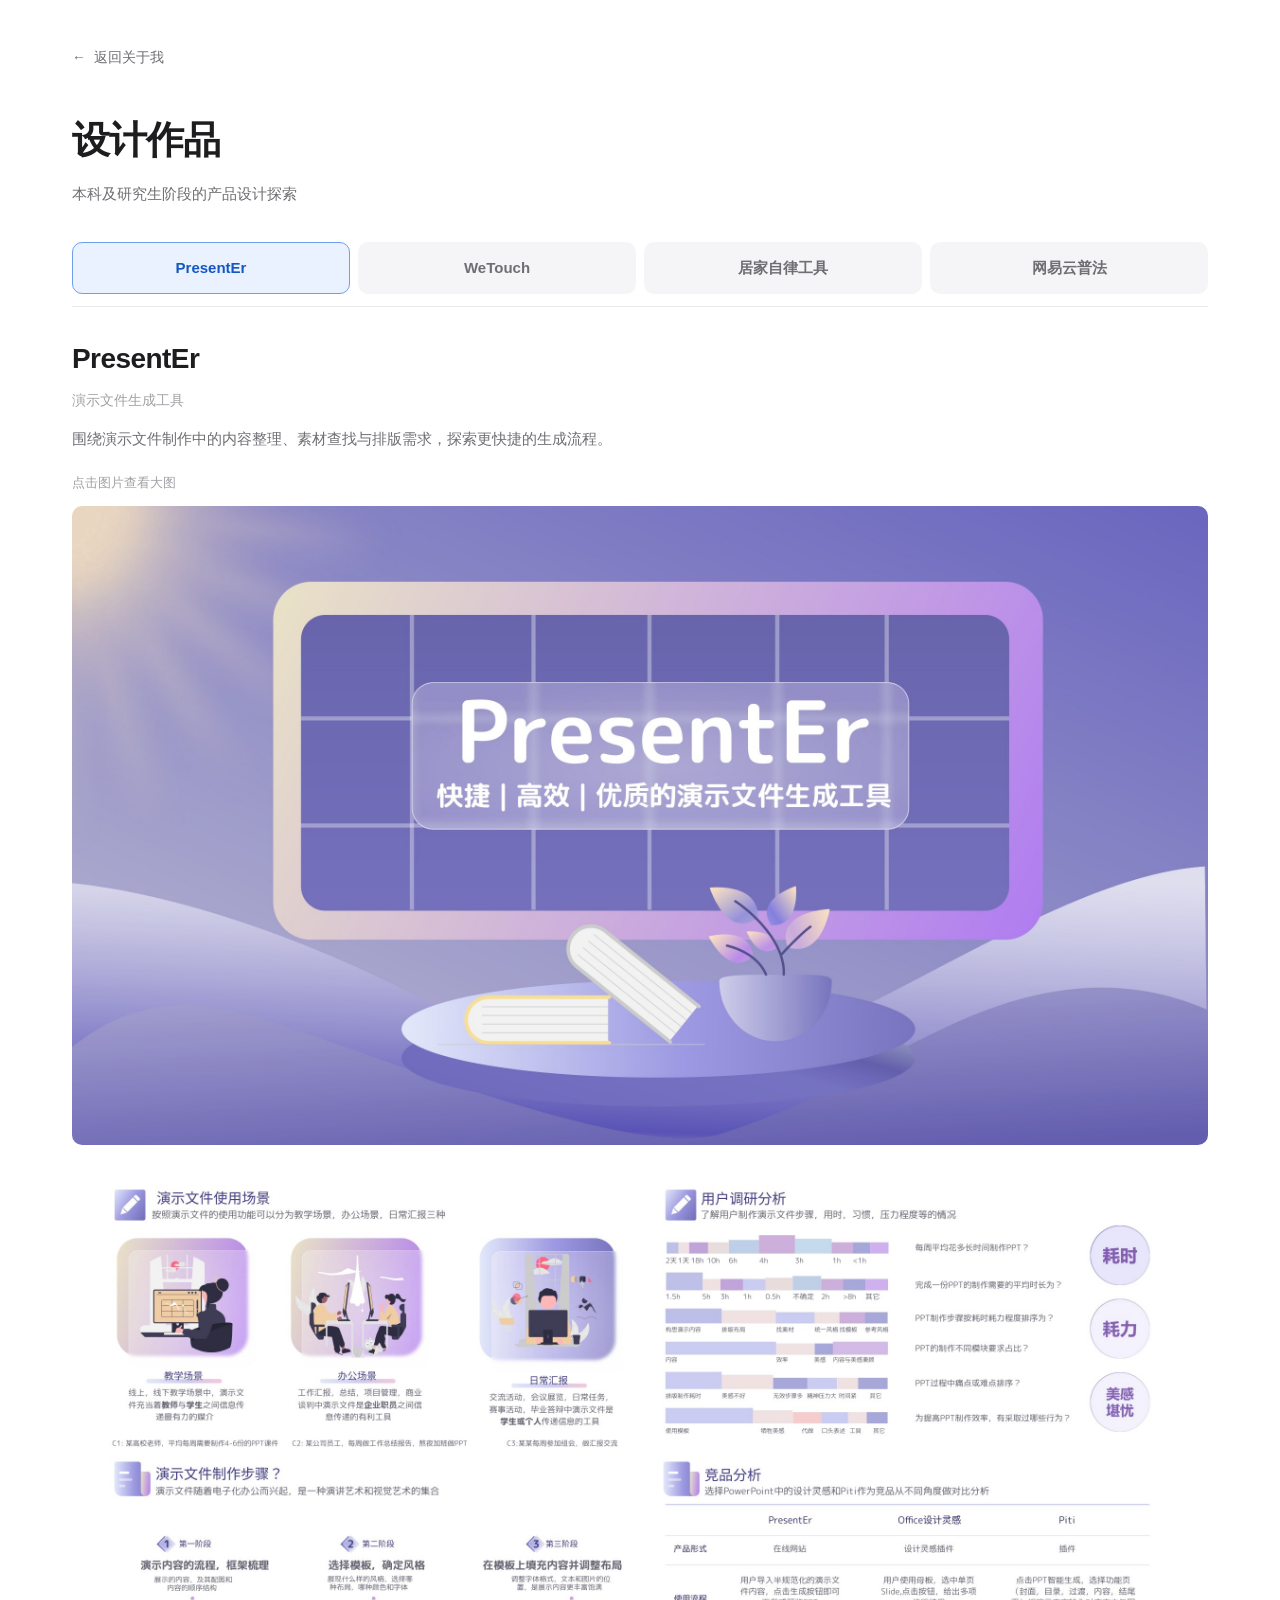
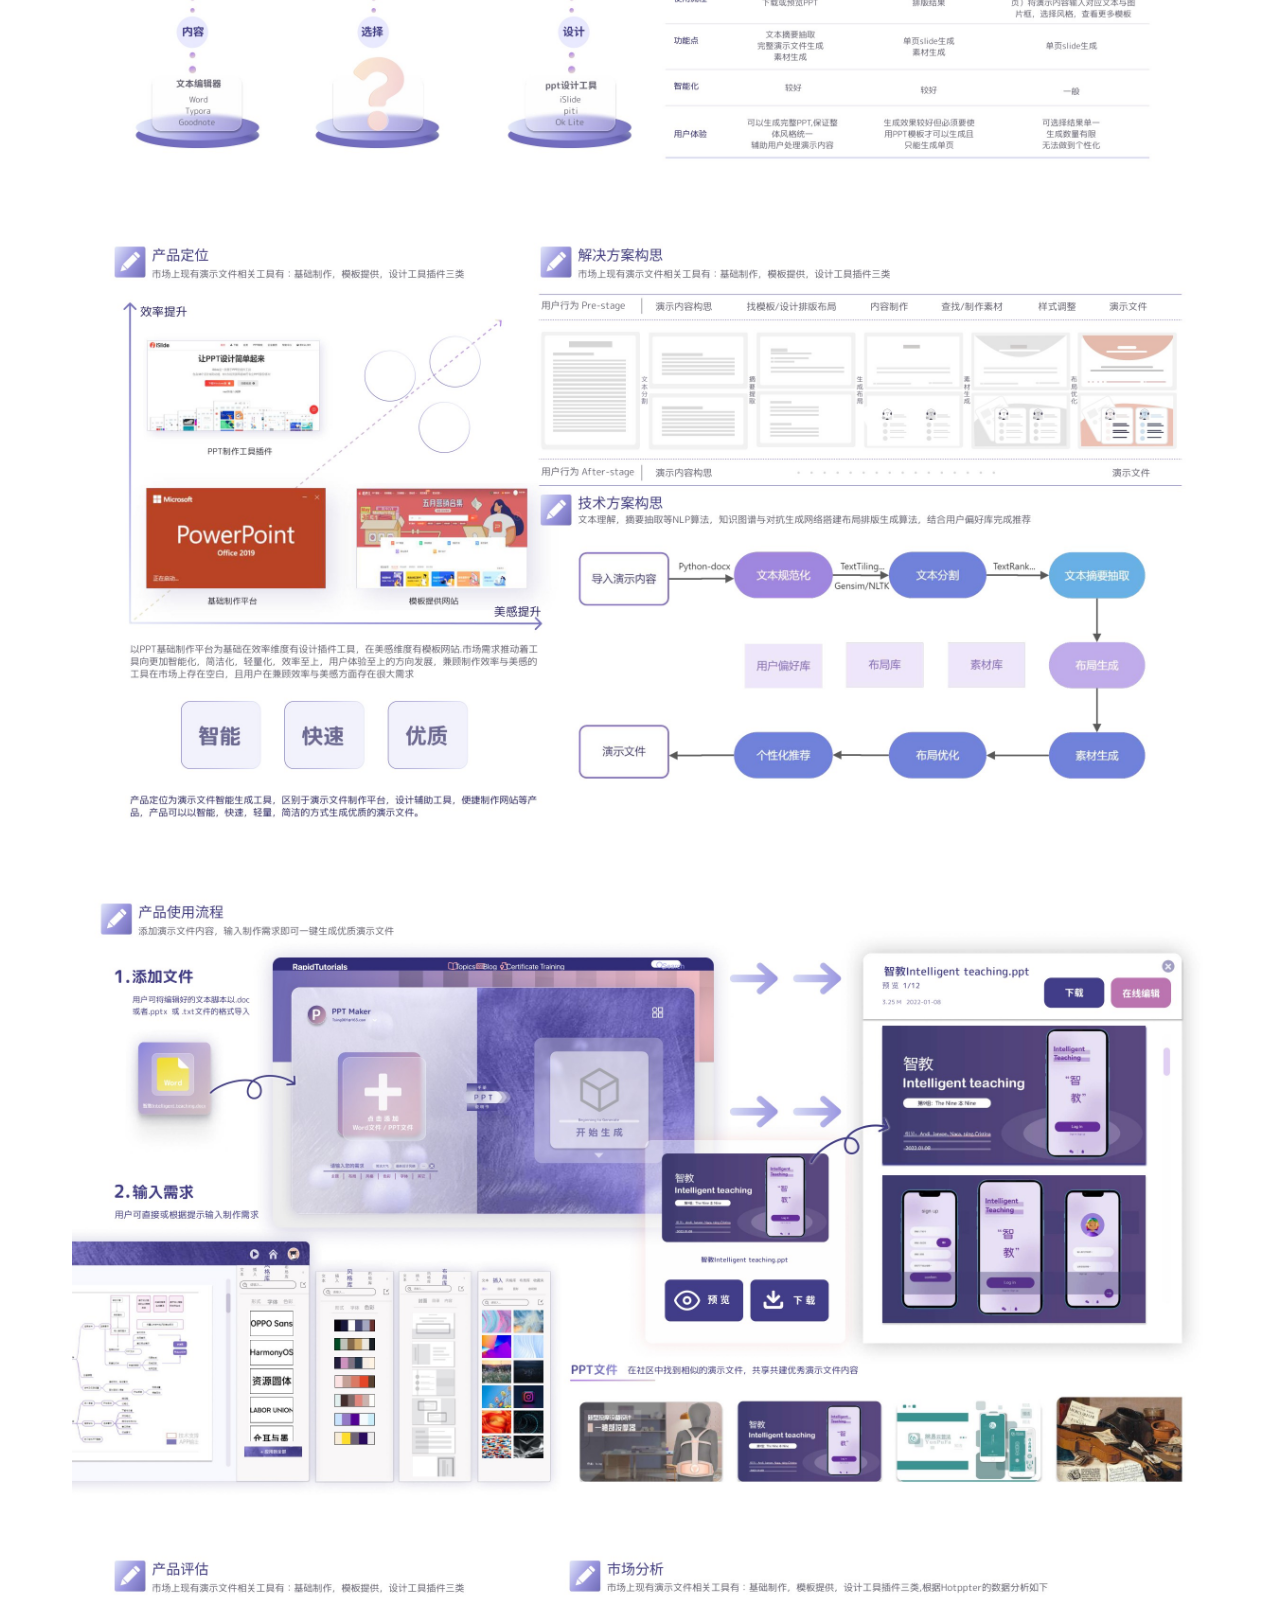
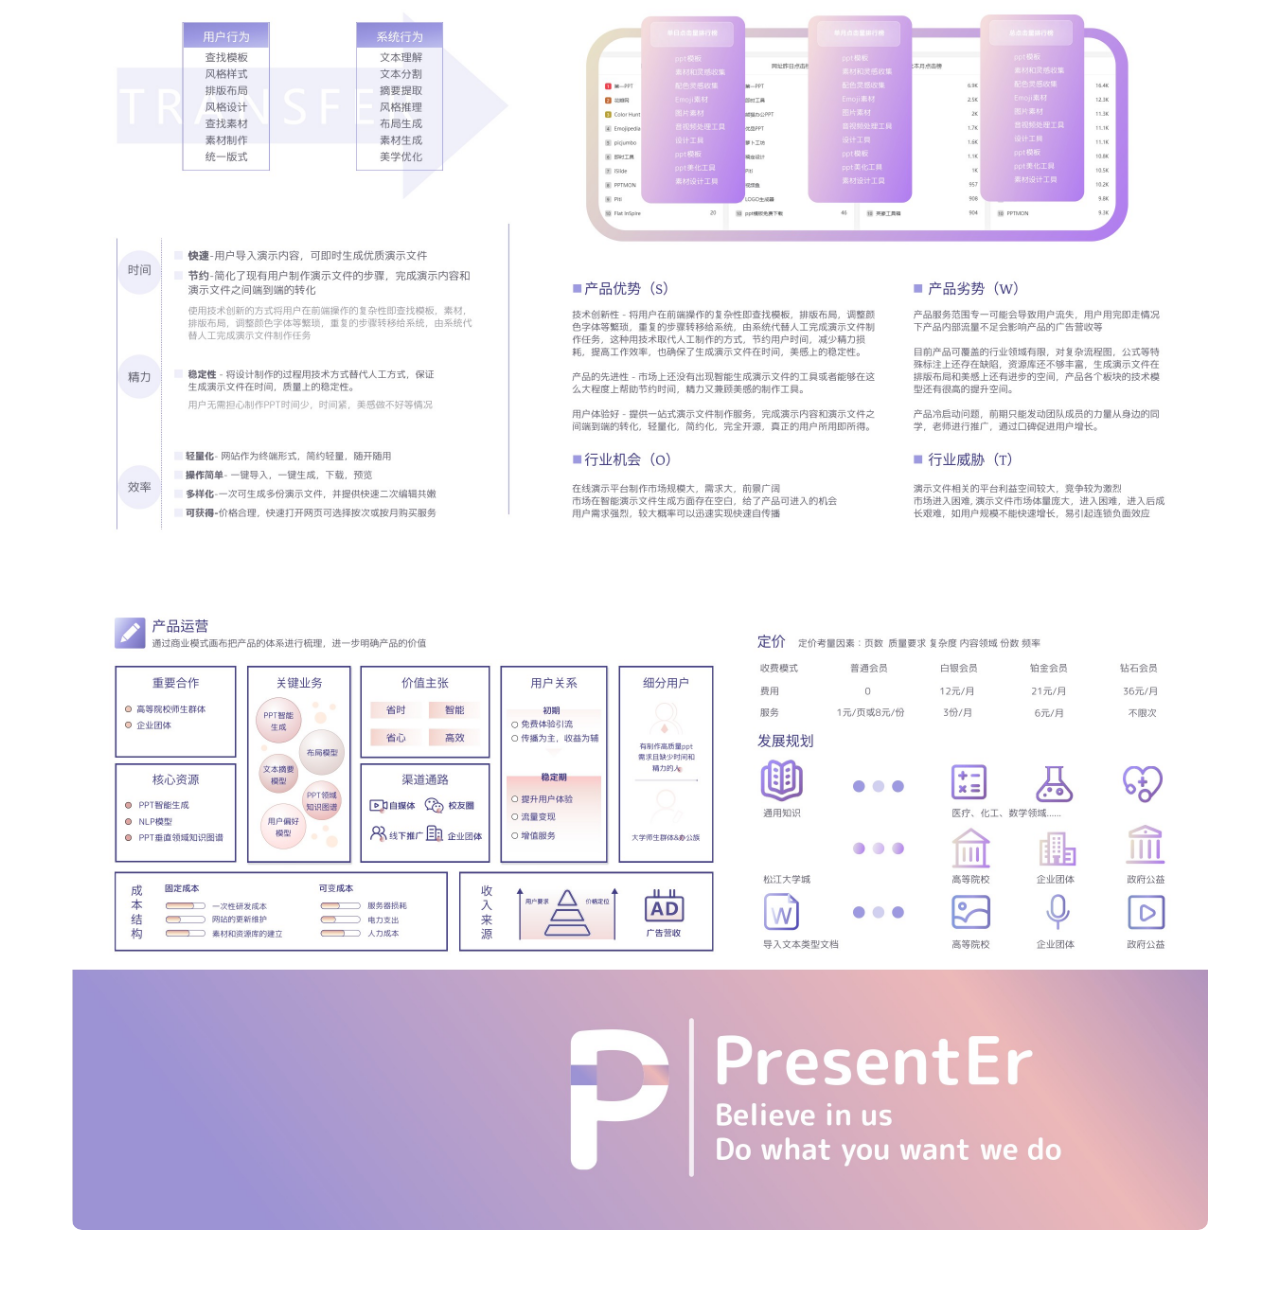
==== projects/design.html @ a0d9f03a "Add education portfolio with direct product navigation" ====
<!DOCTYPE html>
<html lang="zh-CN">
<head>
  <meta charset="UTF-8" />
  <meta name="viewport" content="width=device-width, initial-scale=1.0" />
  <title>设计作品 · Tsing</title>
  <meta name="description" content="Tsing 本科及研究生阶段的产品设计探索：PresentEr、WeTouch、居家自律工具与网易云普法。" />
  <link rel="icon" href="../assets/favicon.svg" type="image/svg+xml" />
  <link rel="stylesheet" href="../css/style.css?v=36" />
  <link rel="stylesheet" href="../css/projects.css?v=6" />
  <link rel="stylesheet" href="../css/design-portfolio.css?v=1" />
  <script src="../js/design-portfolio.js?v=1" defer></script>
</head>
<body>
  <main class="case-page design-page">
    <a class="case-back" href="../index.html#about"><span aria-hidden="true">←</span> 返回关于我</a>
    <header class="design-heading">
      <h1>设计作品</h1>
      <p>本科及研究生阶段的产品设计探索</p>
    </header>
    <div class="design-tabs" role="tablist" aria-label="设计作品目录">
      <button class="design-tab" type="button" role="tab" id="tab-presenter" aria-controls="panel-presenter" aria-selected="true" tabindex="0" data-project="presenter">PresentEr</button>
      <button class="design-tab" type="button" role="tab" id="tab-wetouch" aria-controls="panel-wetouch" aria-selected="false" tabindex="-1" data-project="wetouch">WeTouch</button>
      <button class="design-tab" type="button" role="tab" id="tab-homcipline" aria-controls="panel-homcipline" aria-selected="false" tabindex="-1" data-project="homcipline">居家自律工具</button>
      <button class="design-tab" type="button" role="tab" id="tab-yunpufa" aria-controls="panel-yunpufa" aria-selected="false" tabindex="-1" data-project="yunpufa">网易云普法</button>
    </div>
    <div class="design-content">
      <section class="design-panel" role="tabpanel" id="panel-presenter" aria-labelledby="tab-presenter" tabindex="0">
        <header class="design-intro"><h2>PresentEr</h2><p class="design-kind">演示文件生成工具</p><p>围绕演示文件制作中的内容整理、素材查找与排版需求，探索更快捷的生成流程。</p></header>
        <p class="design-image-hint">点击图片查看大图</p>
        <figure class="design-slide"><a href="../assets/design-portfolio/presenter-01.jpg" target="_blank" rel="noopener" aria-label="查看大图：PresentEr · 产品概览"><img src="../assets/design-portfolio/presenter-01.jpg" width="2400" height="1350" alt="PresentEr：产品概览" decoding="async" /></a></figure>
        <figure class="design-slide"><a href="../assets/design-portfolio/presenter-02.jpg" target="_blank" rel="noopener" aria-label="查看大图：PresentEr · 使用场景与用户研究"><img src="../assets/design-portfolio/presenter-02.jpg" width="2400" height="1350" alt="PresentEr：使用场景与用户研究" loading="lazy" decoding="async" /></a></figure>
        <figure class="design-slide"><a href="../assets/design-portfolio/presenter-03.jpg" target="_blank" rel="noopener" aria-label="查看大图：PresentEr · 产品定位与方案构思"><img src="../assets/design-portfolio/presenter-03.jpg" width="2400" height="1350" alt="PresentEr：产品定位与方案构思" loading="lazy" decoding="async" /></a></figure>
        <figure class="design-slide"><a href="../assets/design-portfolio/presenter-04.jpg" target="_blank" rel="noopener" aria-label="查看大图：PresentEr · 产品使用流程"><img src="../assets/design-portfolio/presenter-04.jpg" width="2400" height="1350" alt="PresentEr：产品使用流程" loading="lazy" decoding="async" /></a></figure>
        <figure class="design-slide"><a href="../assets/design-portfolio/presenter-05.jpg" target="_blank" rel="noopener" aria-label="查看大图：PresentEr · 产品评估与市场分析"><img src="../assets/design-portfolio/presenter-05.jpg" width="2400" height="1350" alt="PresentEr：产品评估与市场分析" loading="lazy" decoding="async" /></a></figure>
        <figure class="design-slide"><a href="../assets/design-portfolio/presenter-06.jpg" target="_blank" rel="noopener" aria-label="查看大图：PresentEr · 商业模式与运营构思"><img src="../assets/design-portfolio/presenter-06.jpg" width="2400" height="1350" alt="PresentEr：商业模式与运营构思" loading="lazy" decoding="async" /></a></figure>
      </section>
      <section class="design-panel" role="tabpanel" id="panel-wetouch" aria-labelledby="tab-wetouch" tabindex="0" hidden>
        <header class="design-intro"><h2>WeTouch</h2><p class="design-kind">情感沟通穿戴设计</p><p>以异地亲密关系中的沟通与陪伴为出发点，探索通过穿戴设备传递触感与情绪。</p></header>
        <p class="design-image-hint">点击图片查看大图</p>
        <figure class="design-slide"><a href="../assets/design-portfolio/wetouch-01.jpg" target="_blank" rel="noopener" aria-label="查看大图：WeTouch · 产品概览"><img data-src="../assets/design-portfolio/wetouch-01.jpg" width="2105" height="1184" alt="WeTouch：产品概览" decoding="async" /></a></figure>
        <figure class="design-slide"><a href="../assets/design-portfolio/wetouch-02.jpg" target="_blank" rel="noopener" aria-label="查看大图：WeTouch · 设计流程与前期研究"><img data-src="../assets/design-portfolio/wetouch-02.jpg" width="2105" height="1184" alt="WeTouch：设计流程与前期研究" loading="lazy" decoding="async" /></a></figure>
        <figure class="design-slide"><a href="../assets/design-portfolio/wetouch-03.jpg" target="_blank" rel="noopener" aria-label="查看大图：WeTouch · 访谈与用户画像"><img data-src="../assets/design-portfolio/wetouch-03.jpg" width="2105" height="1184" alt="WeTouch：访谈与用户画像" loading="lazy" decoding="async" /></a></figure>
        <figure class="design-slide"><a href="../assets/design-portfolio/wetouch-04.jpg" target="_blank" rel="noopener" aria-label="查看大图：WeTouch · 用户旅程分析"><img data-src="../assets/design-portfolio/wetouch-04.jpg" width="2105" height="1184" alt="WeTouch：用户旅程分析" loading="lazy" decoding="async" /></a></figure>
        <figure class="design-slide"><a href="../assets/design-portfolio/wetouch-05.jpg" target="_blank" rel="noopener" aria-label="查看大图：WeTouch · 场景与活动建模"><img data-src="../assets/design-portfolio/wetouch-05.jpg" width="2105" height="1184" alt="WeTouch：场景与活动建模" loading="lazy" decoding="async" /></a></figure>
        <figure class="design-slide"><a href="../assets/design-portfolio/wetouch-06.jpg" target="_blank" rel="noopener" aria-label="查看大图：WeTouch · 使用故事板"><img data-src="../assets/design-portfolio/wetouch-06.jpg" width="2105" height="1184" alt="WeTouch：使用故事板" loading="lazy" decoding="async" /></a></figure>
        <figure class="design-slide"><a href="../assets/design-portfolio/wetouch-07.jpg" target="_blank" rel="noopener" aria-label="查看大图：WeTouch · 概念构思"><img data-src="../assets/design-portfolio/wetouch-07.jpg" width="2105" height="1184" alt="WeTouch：概念构思" loading="lazy" decoding="async" /></a></figure>
        <figure class="design-slide"><a href="../assets/design-portfolio/wetouch-08.jpg" target="_blank" rel="noopener" aria-label="查看大图：WeTouch · 草图与原型探索"><img data-src="../assets/design-portfolio/wetouch-08.jpg" width="2105" height="1184" alt="WeTouch：草图与原型探索" loading="lazy" decoding="async" /></a></figure>
        <figure class="design-slide"><a href="../assets/design-portfolio/wetouch-09.jpg" target="_blank" rel="noopener" aria-label="查看大图：WeTouch · 情境原型"><img data-src="../assets/design-portfolio/wetouch-09.jpg" width="2105" height="1184" alt="WeTouch：情境原型" loading="lazy" decoding="async" /></a></figure>
        <figure class="design-slide"><a href="../assets/design-portfolio/wetouch-10.jpg" target="_blank" rel="noopener" aria-label="查看大图：WeTouch · 三维模型与结构设计"><img data-src="../assets/design-portfolio/wetouch-10.jpg" width="2105" height="1184" alt="WeTouch：三维模型与结构设计" loading="lazy" decoding="async" /></a></figure>
        <figure class="design-slide"><a href="../assets/design-portfolio/wetouch-11.jpg" target="_blank" rel="noopener" aria-label="查看大图：WeTouch · 触感沟通与交互场景"><img data-src="../assets/design-portfolio/wetouch-11.jpg" width="2105" height="1184" alt="WeTouch：触感沟通与交互场景" loading="lazy" decoding="async" /></a></figure>
        <figure class="design-slide"><a href="../assets/design-portfolio/wetouch-12.jpg" target="_blank" rel="noopener" aria-label="查看大图：WeTouch · 界面与使用场景"><img data-src="../assets/design-portfolio/wetouch-12.jpg" width="2105" height="1184" alt="WeTouch：界面与使用场景" loading="lazy" decoding="async" /></a></figure>
        <figure class="design-slide"><a href="../assets/design-portfolio/wetouch-13.jpg" target="_blank" rel="noopener" aria-label="查看大图：WeTouch · 产品展示"><img data-src="../assets/design-portfolio/wetouch-13.jpg" width="2105" height="1184" alt="WeTouch：产品展示" loading="lazy" decoding="async" /></a></figure>
      </section>
      <section class="design-panel" role="tabpanel" id="panel-homcipline" aria-labelledby="tab-homcipline" tabindex="0" hidden>
        <header class="design-intro"><h2>居家自律工具</h2><p class="design-kind">居家工作与生活节奏设计</p><p>围绕居家办公中的自律与工作生活平衡，探索结合手表与桌面底座的协同体验。</p></header>
        <p class="design-image-hint">点击图片查看大图</p>
        <figure class="design-slide"><a href="../assets/design-portfolio/homcipline-01.jpg" target="_blank" rel="noopener" aria-label="查看大图：居家自律工具 · 产品概览"><img data-src="../assets/design-portfolio/homcipline-01.jpg" width="2105" height="1184" alt="居家自律工具：产品概览" decoding="async" /></a></figure>
        <figure class="design-slide"><a href="../assets/design-portfolio/homcipline-02.jpg" target="_blank" rel="noopener" aria-label="查看大图：居家自律工具 · 项目背景与设计洞察"><img data-src="../assets/design-portfolio/homcipline-02.jpg" width="2105" height="1184" alt="居家自律工具：项目背景与设计洞察" loading="lazy" decoding="async" /></a></figure>
        <figure class="design-slide"><a href="../assets/design-portfolio/homcipline-03.jpg" target="_blank" rel="noopener" aria-label="查看大图：居家自律工具 · 问卷、观察与用户画像"><img data-src="../assets/design-portfolio/homcipline-03.jpg" width="2105" height="1184" alt="居家自律工具：问卷、观察与用户画像" loading="lazy" decoding="async" /></a></figure>
        <figure class="design-slide"><a href="../assets/design-portfolio/homcipline-04.jpg" target="_blank" rel="noopener" aria-label="查看大图：居家自律工具 · 信息架构与产品模型"><img data-src="../assets/design-portfolio/homcipline-04.jpg" width="2105" height="1184" alt="居家自律工具：信息架构与产品模型" loading="lazy" decoding="async" /></a></figure>
        <figure class="design-slide"><a href="../assets/design-portfolio/homcipline-05.jpg" target="_blank" rel="noopener" aria-label="查看大图：居家自律工具 · 界面与交互设计"><img data-src="../assets/design-portfolio/homcipline-05.jpg" width="2105" height="1184" alt="居家自律工具：界面与交互设计" loading="lazy" decoding="async" /></a></figure>
        <figure class="design-slide"><a href="../assets/design-portfolio/homcipline-06.jpg" target="_blank" rel="noopener" aria-label="查看大图：居家自律工具 · 任务管理与进度反馈"><img data-src="../assets/design-portfolio/homcipline-06.jpg" width="2105" height="1184" alt="居家自律工具：任务管理与进度反馈" loading="lazy" decoding="async" /></a></figure>
        <figure class="design-slide"><a href="../assets/design-portfolio/homcipline-07.jpg" target="_blank" rel="noopener" aria-label="查看大图：居家自律工具 · 健康、节奏与情绪管理"><img data-src="../assets/design-portfolio/homcipline-07.jpg" width="2105" height="1184" alt="居家自律工具：健康、节奏与情绪管理" loading="lazy" decoding="async" /></a></figure>
        <figure class="design-slide"><a href="../assets/design-portfolio/homcipline-08.jpg" target="_blank" rel="noopener" aria-label="查看大图：居家自律工具 · 日常使用场景"><img data-src="../assets/design-portfolio/homcipline-08.jpg" width="2105" height="1184" alt="居家自律工具：日常使用场景" loading="lazy" decoding="async" /></a></figure>
        <figure class="design-slide"><a href="../assets/design-portfolio/homcipline-09.jpg" target="_blank" rel="noopener" aria-label="查看大图：居家自律工具 · 协同交互与使用场景"><img data-src="../assets/design-portfolio/homcipline-09.jpg" width="2105" height="1184" alt="居家自律工具：协同交互与使用场景" loading="lazy" decoding="async" /></a></figure>
      </section>
      <section class="design-panel" role="tabpanel" id="panel-yunpufa" aria-labelledby="tab-yunpufa" tabindex="0" hidden>
        <header class="design-intro"><h2>网易云普法</h2><p class="design-kind">普法与法律求助平台设计</p><p>围绕法律知识获取与维权求助，探索现场记录、普法内容和法律服务之间的衔接。</p></header>
        <p class="design-image-hint">点击图片查看大图</p>
        <figure class="design-slide"><a href="../assets/design-portfolio/yunpufa-01.jpg" target="_blank" rel="noopener" aria-label="查看大图：网易云普法 · 产品概览"><img data-src="../assets/design-portfolio/yunpufa-01.jpg" width="2105" height="1184" alt="网易云普法：产品概览" decoding="async" /></a></figure>
        <figure class="design-slide"><a href="../assets/design-portfolio/yunpufa-02.jpg" target="_blank" rel="noopener" aria-label="查看大图：网易云普法 · 项目背景与用户需求"><img data-src="../assets/design-portfolio/yunpufa-02.jpg" width="2106" height="1185" alt="网易云普法：项目背景与用户需求" loading="lazy" decoding="async" /></a></figure>
        <figure class="design-slide"><a href="../assets/design-portfolio/yunpufa-03.jpg" target="_blank" rel="noopener" aria-label="查看大图：网易云普法 · 视觉规范与界面体系"><img data-src="../assets/design-portfolio/yunpufa-03.jpg" width="2105" height="1184" alt="网易云普法：视觉规范与界面体系" loading="lazy" decoding="async" /></a></figure>
        <figure class="design-slide"><a href="../assets/design-portfolio/yunpufa-04.jpg" target="_blank" rel="noopener" aria-label="查看大图：网易云普法 · 现场记录与求助流程"><img data-src="../assets/design-portfolio/yunpufa-04.jpg" width="2105" height="1184" alt="网易云普法：现场记录与求助流程" loading="lazy" decoding="async" /></a></figure>
        <figure class="design-slide"><a href="../assets/design-portfolio/yunpufa-05.jpg" target="_blank" rel="noopener" aria-label="查看大图：网易云普法 · 普法内容与法律服务"><img data-src="../assets/design-portfolio/yunpufa-05.jpg" width="2105" height="1184" alt="网易云普法：普法内容与法律服务" loading="lazy" decoding="async" /></a></figure>
        <figure class="design-slide"><a href="../assets/design-portfolio/yunpufa-06.jpg" target="_blank" rel="noopener" aria-label="查看大图：网易云普法 · 平台界面与场景展示"><img data-src="../assets/design-portfolio/yunpufa-06.jpg" width="2105" height="1184" alt="网易云普法：平台界面与场景展示" loading="lazy" decoding="async" /></a></figure>
      </section>
    </div>
  </main>
</body>
</html>
---- css/style.css ----
/* ============================================================
   个人网站样式表
   - 风格：干净的白底 + 少量彩色点缀（Google / Apple 官网感）
   - 点缀色与头像设计稿一致：蓝 #4285F4 红 #EA4335 黄 #FBBC05 绿 #34A853
   - 卡片用阴影呈现，不用描边；区块之间靠留白分隔
   - 想调色：改下面 :root 里的变量即可
   ============================================================ */

:root {
  --bg: #ffffff;
  --ink: #1d1d1f;        /* 主文字色 */
  --ink-2: #6e6e73;      /* 次要文字：灰 */
  --ink-3: #a1a1a6;      /* 更浅的灰：备注、日期 */
  --line: #e8e8ed;       /* 仅用于地图等插画内部 */
  --panel: #f5f5f7;      /* 浅灰面板：演示窗口内部、胶囊底色 */

  --blue: #1a73e8;       /* 主点缀色：按钮、链接（Google 交互蓝） */
  --blue-dark: #1765cc;  /* 按钮悬停 */
  --blue-soft: #e8f0fe;  /* 浅蓝底：悬停态 */
  --dot-1: #4285f4;      /* 四色圆点（与头像一致） */
  --dot-2: #ea4335;
  --dot-3: #fbbc05;
  --dot-4: #34a853;

  --shadow-sm: 0 1px 2px rgba(0, 0, 0, 0.03), 0 6px 16px rgba(0, 0, 0, 0.06);
  --shadow-md: 0 2px 4px rgba(0, 0, 0, 0.03), 0 16px 36px rgba(0, 0, 0, 0.09);
  --shadow-lg: 0 4px 8px rgba(0, 0, 0, 0.04), 0 24px 48px rgba(0, 0, 0, 0.12);
  --shadow-btn: 0 1px 2px rgba(26, 115, 232, 0.25), 0 4px 12px rgba(26, 115, 232, 0.25);

  --font-sans: -apple-system, BlinkMacSystemFont, "Helvetica Neue",
               "PingFang SC", "Microsoft YaHei", sans-serif;

  --container: 1040px;
  --radius-card: 18px;
  --radius-pill: 999px;

  /* 每张作品卡演示窗口的统一总高度（含标题栏），保证各卡高度一致 */
  --demo-h: 348px;
}

/* ---------- 基础 ---------- */

* { box-sizing: border-box; margin: 0; padding: 0; }

html {
  scroll-behavior: smooth;
  -webkit-font-smoothing: antialiased;
}

body {
  font-family: var(--font-sans);
  background: var(--bg);
  color: var(--ink);
  font-size: 16px;
  line-height: 1.7;
}

::selection { background: var(--blue-soft); }

.container {
  max-width: var(--container);
  margin: 0 auto;
  padding: 0 24px;
}

a { color: inherit; text-decoration: none; }

img { max-width: 100%; display: block; }

:focus-visible {
  outline: 2px solid var(--blue);
  outline-offset: 3px;
  border-radius: 4px;
}

section { scroll-margin-top: 76px; }

/* ---------- Hero：已选中的居中宣言与捧球人物 ---------- */
.hero { padding: 16px 0 24px; }
.hero-meta {
  display: flex;
  align-items: center;
  justify-content: space-between;
  max-width: 1586px;
  margin: 0 auto 20px;
  padding-inline: clamp(24px, 7.3vw, 116px);
  line-height: 1.2;
}
.hero-signature { font-size: 22px; font-weight: 750; letter-spacing: -.025em; }
.hero-location { display: inline-flex; align-items: center; gap: 6px; font-size: 15px; color: var(--ink-2); }
.hero-location svg { flex: none; }
.hero-grid {
  --hero-type: clamp(32px, min(8vw, 7.2svh), 82px);
  display: flex;
  flex-direction: column;
  align-items: center;
  text-align: center;
}
.hero-copy { max-width: 100%; }
.hero-title {
  font-family: Arial, Helvetica, sans-serif;
  font-size: var(--hero-type);
  font-weight: 900;
  letter-spacing: -.055em;
  line-height: .93;
}
.hero-line { display: block; white-space: nowrap; }
.hero-period {
  display: inline-block;
  width: .25em;
  height: .25em;
  margin-left: .08em;
  border-radius: 50%;
  background: var(--dot-3);
  color: transparent;
  overflow: hidden;
}
/* CSS takes the approved character's exact pixels from the selected Demo.
   Crop: x=620, y=400, width=330, height=455 in the 1586×992 source. */
.hero-visual {
  position: relative;
  width: clamp(120px, min(17.4vw, 22svh), 270px);
  aspect-ratio: 330 / 455;
  overflow: hidden;
  margin-top: 8px;
}
.hero-character {
  position: absolute;
  width: 480.606061%;
  max-width: none;
  height: auto;
  left: -187.878788%;
  top: -87.912088%;
}
.hero-blink { position: absolute; inset: 0; width: 100%; height: 100%; pointer-events: none; }
.hero-eyelid {
  clip-path: inset(0 0 100% 0);
  animation: hero-blink 3s ease-in-out infinite;
}
.hero-closed-eye { fill: none; stroke: #151515; stroke-width: 2.2; stroke-linecap: round; stroke-linejoin: round; }
@keyframes hero-blink {
  0%, 92%, 100% { clip-path: inset(0 0 100% 0); }
  94.6667%, 97.3333% { clip-path: inset(0); }
}
.hero-sub {
  display: flex;
  align-items: baseline;
  justify-content: center;
  gap: 6px;
  margin-top: 4px;
  font-size: clamp(15px, 1.15vw, 18px);
  line-height: 1.4;
  color: var(--ink);
}
.hero-name { font-weight: 400; }
.hero-role { white-space: nowrap; }
.hero-scroll-hint {
  display: flex;
  align-items: center;
  gap: 8px;
  margin-top: 16px;
  font-size: clamp(14px, 1vw, 16px);
  line-height: 1.5;
}
.hero-scroll-hint svg { flex: none; }

/* ---------- 作品 / 关于我 切换（分段控件） ---------- */

[hidden] { display: none !important; }

.view-switch {
  display: inline-flex;
  gap: 4px;
  background: var(--panel);
  border-radius: var(--radius-pill);
  padding: 4px;
  margin-bottom: 12px;
}

.switch-btn {
  font-family: inherit;
  font-size: 15px;
  font-weight: 600;
  letter-spacing: 0.01em;
  color: var(--ink-2);
  background: transparent;
  border: none;
  border-radius: var(--radius-pill);
  padding: 9px 28px;
  cursor: pointer;
  transition: color 0.2s ease, background 0.2s ease, box-shadow 0.2s ease;
}

.switch-btn:hover { color: var(--ink); }

/* 活动段：白色浮起（阴影，不描边） */
.switch-btn.is-active {
  color: var(--ink);
  background: #fff;
  box-shadow: var(--shadow-sm);
}

/* ---------- 区块通用 ---------- */

.section { padding: 48px 0 84px; }
.section.panel { padding-top: 16px; }

.section-head {
  display: flex;
  align-items: baseline;
  gap: 18px;
  margin-bottom: 40px;
}

.section-title {
  font-size: clamp(1.5rem, 3vw, 2rem);
  font-weight: 700;
  letter-spacing: -0.01em;
}

.section-note {
  font-size: 14px;
  color: var(--ink-3);
}

/* ---------- 作品卡：左边可视化窗口 + 右边信息栏 ---------- */

/* 作品列表用等高网格：每行自动取最高卡的高度，任何宽度下卡片都严格等高 */
#tools .container {
  display: grid;
  grid-auto-rows: 1fr;
  row-gap: 46px;
}

/* 每张卡一个点缀色：序号与卖点圆点跟着变色 */
.work {
  --work-accent: var(--dot-1);
  background: var(--bg);
  border-radius: var(--radius-card);
  overflow: hidden;
  box-shadow: var(--shadow-md);
  display: grid;
  grid-template-columns: minmax(0, 1.18fr) minmax(0, 1fr);
  transition: box-shadow 0.25s ease, transform 0.25s ease;
}

.work:nth-of-type(2) { --work-accent: var(--dot-2); }
.work:nth-of-type(3) { --work-accent: var(--dot-3); }
.work:nth-of-type(4) { --work-accent: var(--dot-4); }
.work:nth-of-type(5) { --work-accent: var(--dot-1); }
.work.work-news { --work-accent: #e02d1b; }
.work.work-archive { --work-accent: var(--dot-2); }
.work.work-video { --work-accent: var(--dot-3); }

.work:hover {
  box-shadow: var(--shadow-lg);
  transform: translateY(-3px);
}

/* 左栏：可视化窗口（截图 / GIF / 视频），高度跟随整卡，最低 --demo-h */
.window {
  display: flex;
  flex-direction: column;
  min-height: var(--demo-h);
  background: var(--bg);
}

.window-bar {
  flex: none;
  display: flex;
  align-items: center;
  gap: 6px;
  padding: 12px 18px;
  background: var(--panel);
}

.window-bar i {
  width: 10px;
  height: 10px;
  border-radius: 50%;
  background: #dcdce1;
  flex: none;
}

.window-bar span {
  margin-left: 8px;
  font-size: 12px;
  color: var(--ink-3);
  overflow: hidden;
  text-overflow: ellipsis;
  white-space: nowrap;
}

/* 产品可视化：截图 / GIF（<img>）与介绍视频（<video>）通用，铺满左栏 */
.window-media {
  display: block;
  width: 100%;
  flex: 1;
  min-height: 0;
  object-fit: cover;
  object-position: top;
}

/* TaskArchive：保持原图比例并完整呈现内容 */
.work-archive .window-media,
.work-behavior .window-media { object-fit: contain; object-position: center; background: #fff; }

/* ChatNote：展示对话与文档，填满卡片左侧 */
.chatnote-media { position: relative; flex: 1; min-height: 250px; overflow: hidden; }
.chatnote-media img { position: absolute; inset: 0; width: 100%; height: 100%; object-fit: fill; }

/* 右栏：序号 + 名称 + 一句话介绍 + 三个卖点 + 入口 */
.work-info {
  padding: 28px 30px 30px;
  display: flex;
  flex-direction: column;
  align-items: flex-start;
}

.work-no {
  font-size: 13px;
  font-weight: 800;
  letter-spacing: 0.02em;
  color: var(--work-accent);
}

.work-name {
  margin-top: 10px;
  font-size: 1.3rem;
  font-weight: 700;
  letter-spacing: -0.01em;
}

.work-desc {
  margin-top: 8px;
  font-size: 15px;
  color: var(--ink-2);
}

.work-points {
  list-style: none;
  margin-top: 18px;
  margin-bottom: 26px;
  display: flex;
  flex-direction: column;
  gap: 10px;
}

.work-points li {
  position: relative;
  padding-left: 20px;
  font-size: 14px;
  line-height: 1.6;
  color: var(--ink-2);
}

.work-points li::before {
  content: "";
  position: absolute;
  left: 1px;
  top: 0.5em;
  width: 7px;
  height: 7px;
  border-radius: 50%;
  background: var(--work-accent);
}

.work-points strong {
  margin-right: 7px;
  color: var(--ink);
  font-weight: 600;
}

.work-cta {
  display: inline-flex;
  align-items: center;
  gap: 8px;
  /* margin-top:auto 把按钮钉在信息栏底部；最小间距由 .work-points 的下边距兜底 */
  margin-top: auto;
  white-space: nowrap;
  font-size: 14px;
  font-weight: 600;
  color: #fff;
  background: var(--blue);
  border-radius: var(--radius-pill);
  padding: 11px 24px;
  box-shadow: var(--shadow-btn);
  transition: background 0.2s ease, transform 0.2s ease, box-shadow 0.2s ease;
}

.work-cta:hover { background: var(--blue-dark); box-shadow: 0 2px 6px rgba(26,115,232,.3), 0 8px 20px rgba(26,115,232,.3); }
.work-cta:active { transform: scale(0.97); }
.chatnote-cta { background: #197354; box-shadow: 0 4px 14px rgba(25, 115, 84, .24); }
.chatnote-cta:hover { background: #125b41; box-shadow: 0 6px 18px rgba(25, 115, 84, .3); }
.work-news .work-cta { background: #e02d1b; box-shadow: 0 4px 14px rgba(224, 45, 27, .24); }
.work-news .work-cta:hover { background: #b32112; box-shadow: 0 6px 18px rgba(179, 33, 18, .3); }

.work-cta .arr { font-weight: 400; transition: transform 0.2s ease; }
.work-cta:hover .arr { transform: translateX(3px); }

/* 占位态：还没有真实链接时，按钮退化为灰色胶囊，不可点击 */
.work-cta.is-soon {
  background: var(--panel);
  color: var(--ink-3);
  box-shadow: none;
  cursor: default;
  font-weight: 500;
}
.work-cta.is-soon:hover,
.work-cta.is-soon:active { background: var(--panel); box-shadow: none; transform: none; }

/* ---------- 各工具的演示画面（纯 CSS 示意图，可直接整块换成 <img> 截图） ---------- */

/* 通用示意线条 */
.mock-line {
  height: 10px;
  border-radius: 5px;
  background: #e8e8ed;
}
.mock-line.is-title { height: 16px; background: #d5d5da; }
.w-45 { width: 45%; } .w-60 { width: 60%; }
.w-75 { width: 75%; } .w-90 { width: 90%; }

/* 01 PPT Maker：左侧大纲 + 右侧幻灯片（用底色区分，不用线） */
.ppt-body {
  flex: 1;
  min-height: 0;
  display: grid;
  grid-template-columns: 168px 1fr;
}

.ppt-side {
  background: var(--panel);
  padding: 20px 14px;
  display: flex;
  flex-direction: column;
  gap: 12px;
}

.ppt-row {
  height: 12px;
  border-radius: 6px;
  background: #dcdce1;
}
.ppt-row.is-active { background: #c8c8cd; position: relative; }
.ppt-row.is-active::before {
  content: "";
  position: absolute;
  left: -14px;
  top: -3px;
  bottom: -3px;
  width: 3px;
  border-radius: 2px;
  background: var(--blue);
}

.ppt-slide {
  position: relative;
  padding: 36px 38px;
  display: flex;
  flex-direction: column;
  justify-content: center;
  gap: 14px;
  align-items: flex-start;
}

/* 生成按钮钉在幻灯片区右下角，骨架线条组垂直居中 */
.ppt-generate {
  position: absolute;
  right: 38px;
  bottom: 36px;
  font-size: 12px;
  font-weight: 600;
  color: var(--blue);
  background: var(--blue-soft);
  border-radius: var(--radius-pill);
  padding: 6px 16px;
}

/* 02 旅行规划：地图 + 四色路线点 */
.trip-map {
  position: relative;
  flex: 1;
  min-height: 0;
  background:
    linear-gradient(var(--line) 1px, transparent 1px),
    linear-gradient(90deg, var(--line) 1px, transparent 1px);
  background-size: 44px 44px;
  background-color: #fafafc;
  background-position: center;
}

.trip-map .route { position: absolute; inset: 0; width: 100%; height: 100%; }
.trip-map .route path {
  stroke: var(--ink-3);
  stroke-width: 0.7;
  stroke-dasharray: 2.4 2;
}

/* 图钉 D1–D4 依次四色 */
.pin {
  position: absolute;
  left: var(--x);
  top: var(--y);
  transform: translate(-50%, -50%);
  font-size: 11px;
  font-weight: 700;
  color: #fff;
  background: var(--dot-1);
  border-radius: 50%;
  width: 34px;
  height: 34px;
  display: grid;
  place-items: center;
  box-shadow: 0 4px 10px rgba(0, 0, 0, 0.18);
}

.trip-map .pin:nth-of-type(2) { background: var(--dot-2); }
.trip-map .pin:nth-of-type(3) { background: var(--dot-3); color: #5f4400; }
.trip-map .pin:nth-of-type(4) { background: var(--dot-4); }

.trip-chips {
  display: flex;
  gap: 10px;
  padding: 18px 20px;
}

.chip {
  font-size: 12px;
  color: var(--ink-2);
  background: var(--panel);
  border-radius: var(--radius-pill);
  padding: 6px 15px;
}

/* 03 字幕剪辑：视频画面 + 时间轴 + 波形 */
.video-frame {
  position: relative;
  flex: 1;
  min-height: 0;
  background: #1d1d1f;
  display: grid;
  place-items: center;
}

.play-btn {
  color: rgba(255, 255, 255, 0.9);
  font-size: 22px;
  width: 54px;
  height: 54px;
  display: grid;
  place-items: center;
  border: 1.5px solid rgba(255, 255, 255, 0.4);
  border-radius: 50%;
}

.video-sub {
  position: absolute;
  bottom: 18px;
  left: 50%;
  transform: translateX(-50%);
  white-space: nowrap;
  font-size: 13px;
  color: #fff;
  background: rgba(0, 0, 0, 0.55);
  border-radius: 6px;
  padding: 4px 14px;
}

.video-timeline {
  position: relative;
  display: flex;
  gap: 4px;
  height: 44px;
  padding: 10px 16px 0;
}

.clip {
  height: 100%;
  border-radius: 6px;
  background: #dcdce1;
}
.clip.c1 { flex: 3; }
.clip.c2 { flex: 5; opacity: 0.55; }

.playhead {
  position: absolute;
  top: 6px;
  bottom: 0;
  left: 38%;
  width: 2px;
  border-radius: 1px;
  background: var(--blue);
}

.wave {
  display: flex;
  align-items: center;
  gap: 3px;
  height: 40px;
  padding: 0 16px 12px;
}

.wave i {
  flex: 1;
  border-radius: 2px;
  background: #e8e8ed;
  height: calc(10px + var(--h, 20px));
}
.wave i:nth-child(3n)   { --h: 18px; }
.wave i:nth-child(4n)   { --h: 24px; }
.wave i:nth-child(5n)   { --h: 12px; }
.wave i:nth-child(7n)   { --h: 26px; }
.wave i:nth-child(11n)  { --h: 16px; }

/* 04 AI 资讯：消息列表（悬停浅蓝，不用分隔线），行距均分撑满窗口 */
.news-list {
  flex: 1;
  list-style: none;
  padding: 0 8px;
  display: flex;
  flex-direction: column;
  justify-content: space-evenly;
}

.news-row {
  display: grid;
  grid-template-columns: 52px 1fr auto;
  align-items: center;
  gap: 16px;
  padding: 13px 14px;
  border-radius: 12px;
  font-size: 14px;
  transition: background 0.15s ease;
}
.news-row:hover { background: #f8f9fb; }

.news-date {
  font-size: 12px;
  color: var(--ink-3);
  font-variant-numeric: tabular-nums;
}

.news-title {
  overflow: hidden;
  text-overflow: ellipsis;
  white-space: nowrap;
  color: var(--ink);
}

.news-src {
  font-size: 11px;
  color: var(--ink-2);
  background: var(--panel);
  border-radius: var(--radius-pill);
  padding: 3px 11px;
}

/* 02 ChatNote：左侧 ChatGPT 对话 + 右侧 Markdown 笔记，中间可拖分栏 */
.cn-body {
  flex: 1;
  min-height: 0;
  display: grid;
  grid-template-columns: minmax(0, 1fr) 3px minmax(0, 42%);
}

.cn-chat {
  padding: 24px 22px;
  display: flex;
  flex-direction: column;
  justify-content: center;
  gap: 16px;
}

.cn-msg { display: flex; flex-direction: column; gap: 7px; }

/* 用户消息：右对齐胶囊 */
.cn-msg.is-user span {
  align-self: flex-end;
  max-width: 86%;
  font-size: 12px;
  line-height: 1.5;
  color: var(--ink-2);
  background: var(--panel);
  border-radius: 14px 14px 4px 14px;
  padding: 8px 14px;
}

/* AI 回复里的迷你表格：表头行加深 */
.cn-table {
  display: grid;
  grid-template-columns: repeat(3, 1fr);
  gap: 4px;
  width: 92%;
}
.cn-table i {
  height: 12px;
  border-radius: 4px;
  background: #ececf1;
}
.cn-table i:nth-child(-n+3) { background: #d5d5da; }

/* 被选中的回复：线条染成选择蓝 */
.cn-msg.is-selected .mock-line { background: #d2e3fc; }

/* 选中后浮出的摘录按钮 */
.cn-excerpt {
  align-self: flex-end;
  font-size: 11px;
  font-weight: 600;
  color: var(--blue);
  background: var(--blue-soft);
  border-radius: var(--radius-pill);
  padding: 5px 13px;
  margin-top: -6px;
}

/* 分栏拖动条：细线 + 抓手 */
.cn-divider { position: relative; background: var(--line); }
.cn-divider i {
  position: absolute;
  left: 50%;
  top: 50%;
  transform: translate(-50%, -50%);
  width: 3px;
  height: 36px;
  border-radius: 2px;
  background: #c3c3c9;
}

/* 右侧笔记：浅灰底 + 标题 + 待办 + 刚摘录进来的引用块 */
.cn-note {
  background: var(--panel);
  padding: 24px 20px;
  display: flex;
  flex-direction: column;
  justify-content: center;
  gap: 12px;
}

.cn-note .mock-line { background: #dcdce1; }

.cn-todo { display: flex; align-items: center; gap: 9px; }

/* 已勾选的待办：绿色小方块 + 白色对勾 */
.cn-check {
  flex: none;
  width: 14px;
  height: 14px;
  border-radius: 4px;
  background: var(--dot-4);
  position: relative;
}
.cn-check::after {
  content: "";
  position: absolute;
  left: 4px;
  top: 2px;
  width: 4px;
  height: 7px;
  border: solid #fff;
  border-width: 0 1.6px 1.6px 0;
  transform: rotate(40deg);
}
.cn-check-line { width: 72%; }

/* 引用块：白底浮起，线条与左侧选中内容同色，暗示「刚摘录进来」 */
.cn-quote {
  background: #fff;
  border-radius: 8px;
  box-shadow: var(--shadow-sm);
  padding: 12px;
  display: flex;
  flex-direction: column;
  gap: 8px;
}
.cn-quote .mock-line { background: #d2e3fc; }

/* ---------- 关于我 ---------- */

/* 首行：角色；第二行：位置与联系方式 */
.about-head {
  display: flex;
  flex-direction: column;
  align-items: flex-start;
  gap: 16px;
}

.about-role {
  font-size: 24px;
  font-weight: 750;
  letter-spacing: -.01em;
}

.about-role span {
  font-size: 15px;
  font-weight: 500;
  color: var(--ink-3);
  letter-spacing: 0;
}

.about-head-meta {
  display: flex;
  flex-wrap: wrap;
  align-items: center;
  gap: 10px;
}

.about-meta-item {
  display: inline-flex;
  align-items: center;
  gap: 7px;
  font-size: 14px;
  font-weight: 500;
  color: var(--ink-2);
  background: var(--panel);
  border-radius: var(--radius-pill);
  padding: 9px 16px;
  transition: background 0.2s ease, color 0.2s ease;
}

a.about-meta-item:hover {
  color: var(--blue);
  background: var(--blue-soft);
}

.about-meta-item svg { flex: none; }

.about-intro { margin-top: 26px; max-width: 64ch; }
.about-greeting { font-size: 17px; font-weight: 600; line-height: 1.85; }
.about-intro-text { margin-top: 12px; font-size: 17px; line-height: 1.85; color: var(--ink-2); }

/* 经历：一张张悬浮小卡片 */
.exp-title {
  font-size: 1.05rem;
  font-weight: 700;
  margin-top: 44px;
  padding-bottom: 18px;
}

.exp-title span {
  font-size: 12px;
  font-weight: 500;
  color: var(--ink-3);
  letter-spacing: 0.06em;
}

.exp-list {
  display: flex;
  flex-direction: column;
  gap: 14px;
}

.exp-item {
  display: grid;
  grid-template-columns: 110px 1fr auto;
  gap: 18px;
  align-items: baseline;
  padding: 20px 24px;
  background: var(--bg);
  border-radius: var(--radius-card);
  box-shadow: var(--shadow-sm);
  transition: box-shadow 0.2s ease, transform 0.2s ease;
}

.exp-item:hover {
  box-shadow: var(--shadow-md);
  transform: translateY(-2px);
}

.exp-time {
  font-size: 13px;
  color: var(--ink-3);
  font-variant-numeric: tabular-nums;
  white-space: nowrap;
}

/* 行末灰色标记：如「实习」 */
.exp-tag {
  font-size: 12px;
  color: var(--ink-3);
  letter-spacing: 0.04em;
  white-space: nowrap;
}

.exp-role {
  font-size: 15px;
  font-weight: 700;
}

.exp-desc {
  margin-top: 3px;
  font-size: 14px;
  color: var(--ink-2);
  max-width: 64ch;
}

.exp-link {
  font-size: 15px;
  color: var(--ink-3);
  transition: color 0.2s ease;
}
.exp-link:hover { color: var(--blue); }
.exp-project-link {
  display: inline-flex;
  align-items: center;
  gap: 8px;
  margin-top: 10px;
  min-height: 32px;
  font-size: 14px;
  font-weight: 500;
  color: var(--blue);
}
.exp-project-link:hover { text-decoration: underline; text-underline-offset: 4px; }

/* ---------- 文章（预留区块样式） ---------- */

.post-row {
  display: grid;
  grid-template-columns: 110px 1fr;
  gap: 18px;
  align-items: baseline;
  padding: 18px 24px;
  border-radius: var(--radius-card);
  box-shadow: var(--shadow-sm);
  transition: box-shadow 0.2s ease;
}
.post-row:hover { box-shadow: var(--shadow-md); }

.post-date { font-size: 13px; color: var(--ink-3); font-variant-numeric: tabular-nums; }
.post-title { font-size: 15px; font-weight: 600; }

/* ---------- 页脚 ---------- */

.site-footer {
  padding: 30px 0 40px;
}

.footer-inner {
  display: flex;
  justify-content: space-between;
  align-items: baseline;
  gap: 16px;
  font-size: 13px;
  color: var(--ink-3);
}

.footer-note { font-size: 12px; }

/* 内容直接可见，保留系统减少动态效果设置。 */

@media (prefers-reduced-motion: reduce) {
  .hero-blink { display: none; }
  .hero-eyelid { animation: none; }
  html { scroll-behavior: auto; }
  .window, .work-cta, .about-meta-item, .exp-item, .news-row, .post-row,
  .exp-link, .work,
  .hero-character { transition: none; }
}

/* ---------- 响应式 ---------- */

@media (max-height: 650px) and (min-width: 641px) {
  .hero { padding: 8px 0 16px; }
  .hero-grid { --hero-type: clamp(32px, min(8vw, 6.6svh), 56px); }
  .hero-visual { width: clamp(98px, 20svh, 140px); }
}

@media (max-width: 640px) {
  :root { --demo-h: 280px; }

  .hero-meta { padding-inline: 24px; margin-bottom: 16px; }
  .hero-signature { font-size: 20px; }
  .hero-location { font-size: 14px; }
  .hero { padding: 16px 0 20px; }
  .hero-grid { --hero-type: clamp(32px, min(10.3vw, 7.2svh), 56px); }
  .hero-visual { width: clamp(120px, min(43vw, 22svh), 220px); }
  .hero-sub { font-size: 15px; }
  .hero-scroll-hint { margin-top: 14px; font-size: 15px; }

  /* 左右卡片在窄屏退回上下结构：可视化在上、信息在下 */
  #tools .container { row-gap: 36px; }
  .work { grid-template-columns: 1fr; }
  .work-info { padding: 22px 22px 24px; }
  .work-points { gap: 8px; }

  .ppt-body { grid-template-columns: 1fr; }
  .ppt-slide { padding: 22px 24px; gap: 11px; }
  .ppt-generate { right: 24px; bottom: 22px; }
  .ppt-side {
    flex-direction: row;
    overflow: hidden;
    padding: 14px;
  }
  .ppt-row { flex: 1; min-width: 24px; }

  .cn-body { grid-template-columns: minmax(0, 1fr) 3px minmax(0, 46%); }
  .cn-chat { padding: 16px 14px; gap: 12px; }
  .cn-msg.is-user span { font-size: 11px; padding: 6px 12px; }
  .cn-note { padding: 16px 14px; gap: 10px; }
  .cn-check-line { width: 60%; }

  .exp-item { grid-template-columns: 1fr auto; }
  .exp-time { grid-column: 1 / -1; }

  .about-role { font-size: 21px; }
  .about-intro-text { font-size: 16px; }

  .footer-inner { flex-direction: column; gap: 4px; }
}
---- css/projects.css ----
/* Project introductions share the homepage's type, color and spacing tokens. */
.case-page { max-width: 1000px; margin: 0 auto; padding: 36px 32px 64px; }
.case-back { display: inline-flex; align-items: center; gap: 8px; min-height: 44px; font-size: 14px; color: var(--ink-2); }
.case-back:hover { color: var(--blue); }
.case-heading { margin: 36px 0 32px; }
.case-role { font-size: 14px; color: var(--ink-2); }
.case-title { margin-top: 10px; font-size: clamp(30px, 4vw, 46px); font-weight: 700; line-height: 1.25; letter-spacing: -.035em; }
.case-summary { max-width: 56ch; margin-top: 16px; color: var(--ink-2); font-size: 16px; }
 .case-page--products .product-tabs { display: grid; grid-template-columns: repeat(4, minmax(0, 1fr)); gap: 12px; width: 100%; margin-top: 24px; }
.product-tab { appearance: none; display: flex; flex-direction: column; align-items: center; justify-content: center; gap: 16px; min-width: 0; min-height: 154px; padding: 22px 8px; border: 1px solid #e1e6ef; border-radius: 14px; background: #f7f9fc; color: #4e5b70; font: inherit; font-size: 16px; font-weight: 600; white-space: nowrap; cursor: pointer; }
.product-tab-icon { width: 38px; height: 38px; flex: none; }
.product-tab:hover { color: #185bc4; background: #edf4ff; border-color: #adc9f4; }
.product-tab[aria-selected="true"] { color: #1257c2; background: #eaf2ff; border-color: #6f9fe9; box-shadow: inset 0 -3px 0 #2875e2; }
.product-tab:focus-visible { outline: 2px solid currentColor; outline-offset: 3px; }
.product-panel { margin-top: 36px; }
.sign-introduction img { display: block; width: 100%; height: auto; }
.sign-introduction img[hidden] { display: none; }
.sign-page { position: relative; overflow: hidden; }
.sign-page .sign-header-cover { position: absolute; top: -4%; left: 0; width: 100%; height: auto; clip-path: inset(7% 3% 88% 85%); pointer-events: none; }
.sign-duplicate-cover { position: absolute; left: 48%; top: 9%; width: 43.3%; height: 82%; background: #fff; pointer-events: none; }
.product-title { font-size: 26px; font-weight: 650; line-height: 1.4; letter-spacing: -.02em; }
.case-empty { display: flex; flex-direction: column; align-items: flex-start; justify-content: center; min-height: 180px; margin-top: 20px; padding: 32px; border-radius: var(--radius-card); background: var(--panel); }
.case-empty-title { font-size: 16px; font-weight: 500; }
.case-empty-note { margin-top: 6px; font-size: 14px; color: var(--ink-2); }
.case-footer { margin-top: 48px; font-size: 13px; color: var(--ink-3); }
@media (max-width: 640px) {
  .case-page { padding: 20px 24px 40px; }
  .case-heading { margin: 24px 0; }
  .case-summary { font-size: 15px; }
  .case-page--products .product-tabs { gap: 6px; }
  .product-tab { min-height: 104px; gap: 10px; padding: 14px 2px; border-radius: 10px; font-size: clamp(10px, 3vw, 13px); }
  .product-tab-icon { width: 28px; height: 28px; }
  .product-panel { margin-top: 28px; }
  .product-title { font-size: 24px; }
  .case-empty { padding: 24px; min-height: 160px; }
}
/* The practice slide's neighboring pixels contain the phone UI, so use its white background here. */
.sign-page:nth-child(10) .sign-header-cover { display: none; }
.sign-page:nth-child(10)::after { content: ""; position: absolute; top: 3%; right: 3%; width: 12%; height: 5%; background: #fff; pointer-events: none; }

.sign-page .sign-practice-shift { position: absolute; top: 0; left: 7%; width: 100%; height: auto; clip-path: inset(9% 30.5% 9% 48.1%); pointer-events: none; }
.sign-usage { margin: 0; padding: 24px 12px 12px; text-align: center; color: #737d8e; font-size: 14px; line-height: 1.7; }

.sign-learning { display: grid; grid-template-columns: minmax(0, 1fr) minmax(0, 1fr); align-items: center; gap: 6%; padding: 7% 7%; background: #f2f5fa; }
.sign-learning-copy h2 { margin: 0; color: #192236; font-size: clamp(24px, 3.2vw, 36px); line-height: 1.25; font-weight: 700; }
.sign-learning-copy p { margin: 16px 0 0; color: #647083; font-size: clamp(14px, 1.5vw, 17px); line-height: 1.7; }
.sign-learning-panel { position: relative; overflow: hidden; width: 100%; aspect-ratio: 669 / 827; }
.sign-learning-panel img { position: absolute; width: 269.06%; max-width: none; height: auto; left: -143.5%; top: -14.87%; }
@media (max-width: 640px) {
  .sign-learning { grid-template-columns: 1fr; gap: 24px; padding: 28px 24px; }
  .sign-learning-copy p { margin-top: 10px; }
  .sign-learning-panel { max-width: 460px; }
}
---- css/design-portfolio.css ----
/* Quiet navigation around the original portfolio artwork. */
.design-page { max-width: 1200px; }
.design-heading { margin: 28px 0 24px; }
.design-heading h1 { margin: 0; font-size: clamp(28px, 4vw, 38px); letter-spacing: -.03em; }
.design-heading p { margin-top: 8px; color: var(--ink-2); font-size: 15px; }
.design-tabs { position: sticky; top: 0; z-index: 2; display: grid; grid-template-columns: repeat(4, minmax(0, 1fr)); gap: 8px; padding: 12px 0; background: var(--bg); border-bottom: 1px solid #e8e8ed; }
.design-tab { appearance: none; min-width: 0; min-height: 48px; padding: 12px 8px; border: 1px solid transparent; border-radius: 10px; background: var(--panel); color: var(--ink-2); font: inherit; font-size: 15px; font-weight: 600; cursor: pointer; }
.design-tab:hover { color: var(--blue); }
.design-tab[aria-selected="true"] { color: #1257c2; background: #eaf2ff; border-color: #6f9fe9; }
.design-tab:focus-visible, .design-slide a:focus-visible { outline: 3px solid var(--blue); outline-offset: 3px; }
.design-intro { padding-top: 28px; max-width: 65ch; }
.design-intro h2 { margin: 0; font-size: 28px; letter-spacing: -.02em; }
.design-intro .design-kind { margin-top: 6px; font-size: 14px; color: var(--ink-3); }
.design-intro p { margin-top: 12px; font-size: 15px; color: var(--ink-2); line-height: 1.8; }
.design-image-hint { margin: 20px 0 12px; font-size: 13px; color: var(--ink-3); }
.design-slide { margin: 0 0 18px; }
.design-slide a { display: block; border-radius: 10px; }
.design-slide img { display: block; width: 100%; height: auto; border-radius: 10px; background: var(--panel); }
@media (max-width: 640px) {
  .design-page { padding: 20px 20px 40px; }
  .design-heading { margin: 20px 0 16px; }
  .design-tabs { grid-template-columns: repeat(2, minmax(0, 1fr)); gap: 6px; padding: 10px 0; }
  .design-tab { min-height: 44px; padding: 10px 6px; font-size: 14px; }
  .design-intro { padding-top: 22px; }
  .design-intro h2 { font-size: 24px; }
  .design-slide { margin-bottom: 12px; }
  .design-slide img { border-radius: 6px; }
}
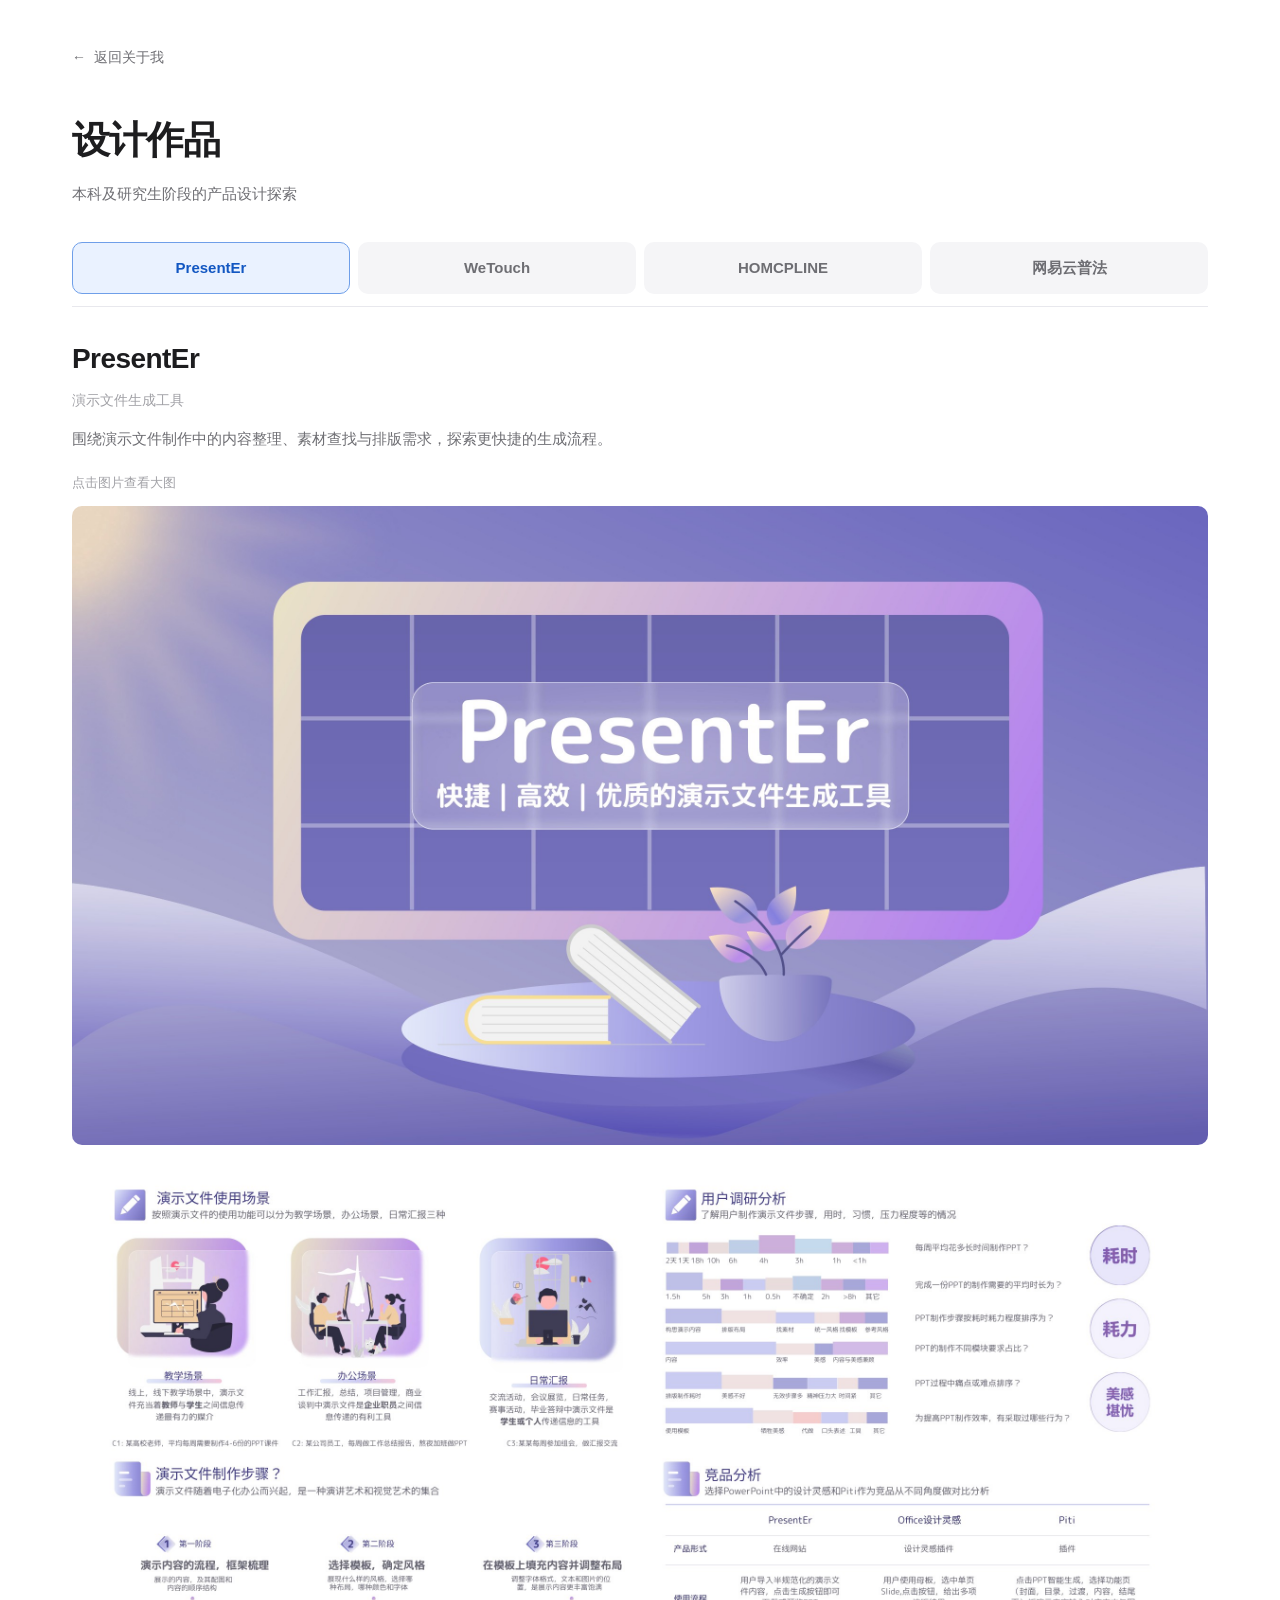
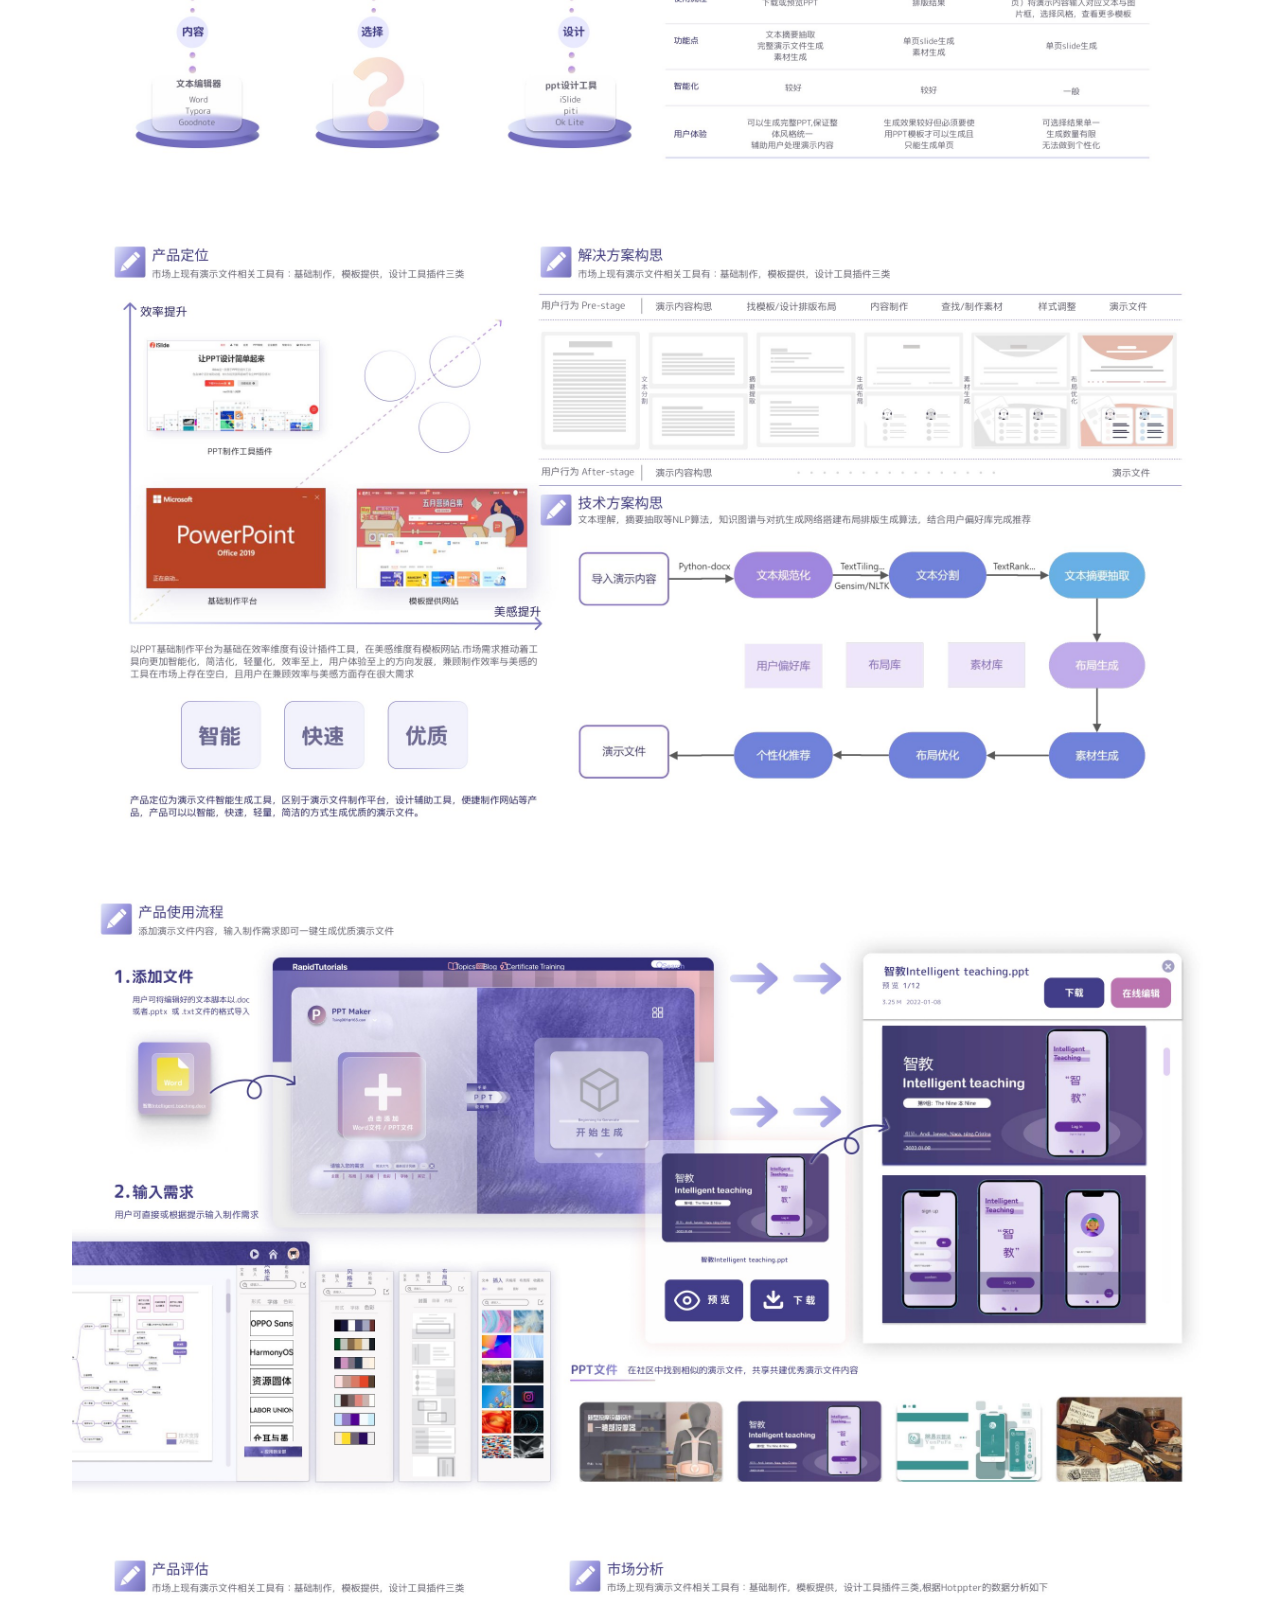
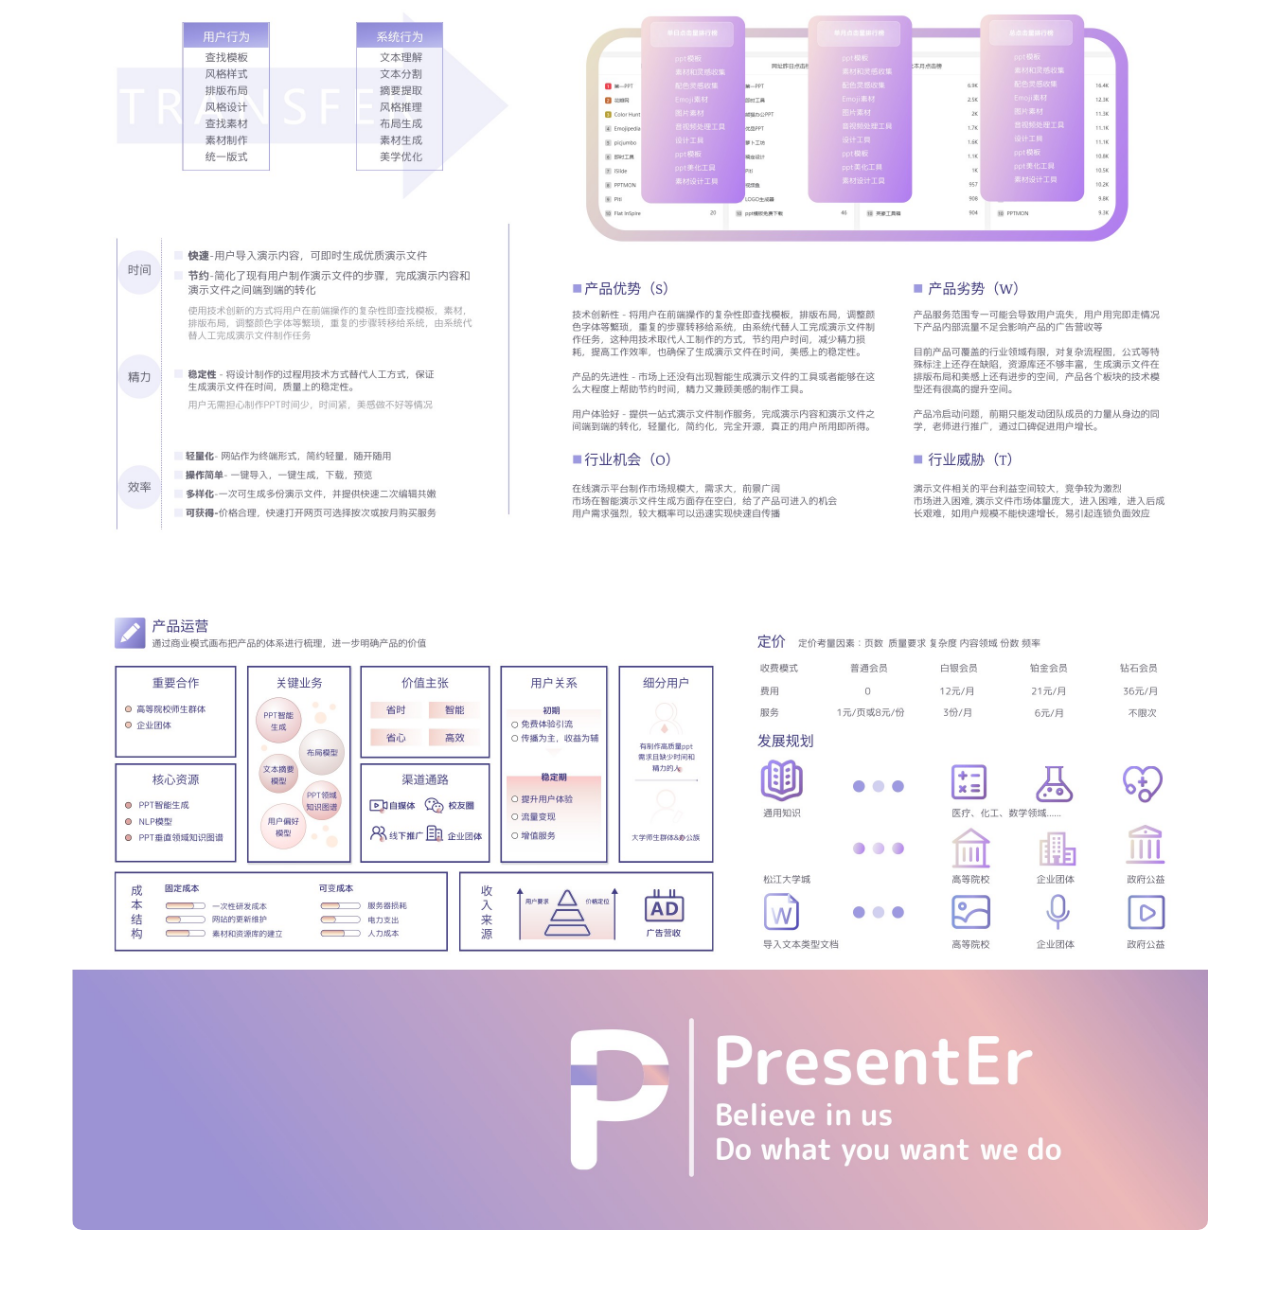
==== commit 5901df3e: "Correct portfolio product name to HOMCPLINE" ====
--- a/projects/design.html
+++ b/projects/design.html
@@ -4,7 +4,7 @@
   <meta charset="UTF-8" />
   <meta name="viewport" content="width=device-width, initial-scale=1.0" />
   <title>设计作品 · Tsing</title>
-  <meta name="description" content="Tsing 本科及研究生阶段的产品设计探索：PresentEr、WeTouch、居家自律工具与网易云普法。" />
+  <meta name="description" content="Tsing 本科及研究生阶段的产品设计探索：PresentEr、WeTouch、HOMCPLINE与网易云普法。" />
   <link rel="icon" href="../assets/favicon.svg" type="image/svg+xml" />
   <link rel="stylesheet" href="../css/style.css?v=36" />
   <link rel="stylesheet" href="../css/projects.css?v=6" />
@@ -21,7 +21,7 @@
     <div class="design-tabs" role="tablist" aria-label="设计作品目录">
       <button class="design-tab" type="button" role="tab" id="tab-presenter" aria-controls="panel-presenter" aria-selected="true" tabindex="0" data-project="presenter">PresentEr</button>
       <button class="design-tab" type="button" role="tab" id="tab-wetouch" aria-controls="panel-wetouch" aria-selected="false" tabindex="-1" data-project="wetouch">WeTouch</button>
-      <button class="design-tab" type="button" role="tab" id="tab-homcipline" aria-controls="panel-homcipline" aria-selected="false" tabindex="-1" data-project="homcipline">居家自律工具</button>
+      <button class="design-tab" type="button" role="tab" id="tab-homcipline" aria-controls="panel-homcipline" aria-selected="false" tabindex="-1" data-project="homcipline">HOMCPLINE</button>
       <button class="design-tab" type="button" role="tab" id="tab-yunpufa" aria-controls="panel-yunpufa" aria-selected="false" tabindex="-1" data-project="yunpufa">网易云普法</button>
     </div>
     <div class="design-content">
@@ -53,17 +53,17 @@
         <figure class="design-slide"><a href="../assets/design-portfolio/wetouch-13.jpg" target="_blank" rel="noopener" aria-label="查看大图：WeTouch · 产品展示"><img data-src="../assets/design-portfolio/wetouch-13.jpg" width="2105" height="1184" alt="WeTouch：产品展示" loading="lazy" decoding="async" /></a></figure>
       </section>
       <section class="design-panel" role="tabpanel" id="panel-homcipline" aria-labelledby="tab-homcipline" tabindex="0" hidden>
-        <header class="design-intro"><h2>居家自律工具</h2><p class="design-kind">居家工作与生活节奏设计</p><p>围绕居家办公中的自律与工作生活平衡，探索结合手表与桌面底座的协同体验。</p></header>
+        <header class="design-intro"><h2>HOMCPLINE</h2><p class="design-kind">居家工作与生活节奏设计</p><p>围绕居家办公中的自律与工作生活平衡，探索结合手表与桌面底座的协同体验。</p></header>
         <p class="design-image-hint">点击图片查看大图</p>
-        <figure class="design-slide"><a href="../assets/design-portfolio/homcipline-01.jpg" target="_blank" rel="noopener" aria-label="查看大图：居家自律工具 · 产品概览"><img data-src="../assets/design-portfolio/homcipline-01.jpg" width="2105" height="1184" alt="居家自律工具：产品概览" decoding="async" /></a></figure>
-        <figure class="design-slide"><a href="../assets/design-portfolio/homcipline-02.jpg" target="_blank" rel="noopener" aria-label="查看大图：居家自律工具 · 项目背景与设计洞察"><img data-src="../assets/design-portfolio/homcipline-02.jpg" width="2105" height="1184" alt="居家自律工具：项目背景与设计洞察" loading="lazy" decoding="async" /></a></figure>
-        <figure class="design-slide"><a href="../assets/design-portfolio/homcipline-03.jpg" target="_blank" rel="noopener" aria-label="查看大图：居家自律工具 · 问卷、观察与用户画像"><img data-src="../assets/design-portfolio/homcipline-03.jpg" width="2105" height="1184" alt="居家自律工具：问卷、观察与用户画像" loading="lazy" decoding="async" /></a></figure>
-        <figure class="design-slide"><a href="../assets/design-portfolio/homcipline-04.jpg" target="_blank" rel="noopener" aria-label="查看大图：居家自律工具 · 信息架构与产品模型"><img data-src="../assets/design-portfolio/homcipline-04.jpg" width="2105" height="1184" alt="居家自律工具：信息架构与产品模型" loading="lazy" decoding="async" /></a></figure>
-        <figure class="design-slide"><a href="../assets/design-portfolio/homcipline-05.jpg" target="_blank" rel="noopener" aria-label="查看大图：居家自律工具 · 界面与交互设计"><img data-src="../assets/design-portfolio/homcipline-05.jpg" width="2105" height="1184" alt="居家自律工具：界面与交互设计" loading="lazy" decoding="async" /></a></figure>
-        <figure class="design-slide"><a href="../assets/design-portfolio/homcipline-06.jpg" target="_blank" rel="noopener" aria-label="查看大图：居家自律工具 · 任务管理与进度反馈"><img data-src="../assets/design-portfolio/homcipline-06.jpg" width="2105" height="1184" alt="居家自律工具：任务管理与进度反馈" loading="lazy" decoding="async" /></a></figure>
-        <figure class="design-slide"><a href="../assets/design-portfolio/homcipline-07.jpg" target="_blank" rel="noopener" aria-label="查看大图：居家自律工具 · 健康、节奏与情绪管理"><img data-src="../assets/design-portfolio/homcipline-07.jpg" width="2105" height="1184" alt="居家自律工具：健康、节奏与情绪管理" loading="lazy" decoding="async" /></a></figure>
-        <figure class="design-slide"><a href="../assets/design-portfolio/homcipline-08.jpg" target="_blank" rel="noopener" aria-label="查看大图：居家自律工具 · 日常使用场景"><img data-src="../assets/design-portfolio/homcipline-08.jpg" width="2105" height="1184" alt="居家自律工具：日常使用场景" loading="lazy" decoding="async" /></a></figure>
-        <figure class="design-slide"><a href="../assets/design-portfolio/homcipline-09.jpg" target="_blank" rel="noopener" aria-label="查看大图：居家自律工具 · 协同交互与使用场景"><img data-src="../assets/design-portfolio/homcipline-09.jpg" width="2105" height="1184" alt="居家自律工具：协同交互与使用场景" loading="lazy" decoding="async" /></a></figure>
+        <figure class="design-slide"><a href="../assets/design-portfolio/homcipline-01.jpg" target="_blank" rel="noopener" aria-label="查看大图：HOMCPLINE · 产品概览"><img data-src="../assets/design-portfolio/homcipline-01.jpg" width="2105" height="1184" alt="HOMCPLINE：产品概览" decoding="async" /></a></figure>
+        <figure class="design-slide"><a href="../assets/design-portfolio/homcipline-02.jpg" target="_blank" rel="noopener" aria-label="查看大图：HOMCPLINE · 项目背景与设计洞察"><img data-src="../assets/design-portfolio/homcipline-02.jpg" width="2105" height="1184" alt="HOMCPLINE：项目背景与设计洞察" loading="lazy" decoding="async" /></a></figure>
+        <figure class="design-slide"><a href="../assets/design-portfolio/homcipline-03.jpg" target="_blank" rel="noopener" aria-label="查看大图：HOMCPLINE · 问卷、观察与用户画像"><img data-src="../assets/design-portfolio/homcipline-03.jpg" width="2105" height="1184" alt="HOMCPLINE：问卷、观察与用户画像" loading="lazy" decoding="async" /></a></figure>
+        <figure class="design-slide"><a href="../assets/design-portfolio/homcipline-04.jpg" target="_blank" rel="noopener" aria-label="查看大图：HOMCPLINE · 信息架构与产品模型"><img data-src="../assets/design-portfolio/homcipline-04.jpg" width="2105" height="1184" alt="HOMCPLINE：信息架构与产品模型" loading="lazy" decoding="async" /></a></figure>
+        <figure class="design-slide"><a href="../assets/design-portfolio/homcipline-05.jpg" target="_blank" rel="noopener" aria-label="查看大图：HOMCPLINE · 界面与交互设计"><img data-src="../assets/design-portfolio/homcipline-05.jpg" width="2105" height="1184" alt="HOMCPLINE：界面与交互设计" loading="lazy" decoding="async" /></a></figure>
+        <figure class="design-slide"><a href="../assets/design-portfolio/homcipline-06.jpg" target="_blank" rel="noopener" aria-label="查看大图：HOMCPLINE · 任务管理与进度反馈"><img data-src="../assets/design-portfolio/homcipline-06.jpg" width="2105" height="1184" alt="HOMCPLINE：任务管理与进度反馈" loading="lazy" decoding="async" /></a></figure>
+        <figure class="design-slide"><a href="../assets/design-portfolio/homcipline-07.jpg" target="_blank" rel="noopener" aria-label="查看大图：HOMCPLINE · 健康、节奏与情绪管理"><img data-src="../assets/design-portfolio/homcipline-07.jpg" width="2105" height="1184" alt="HOMCPLINE：健康、节奏与情绪管理" loading="lazy" decoding="async" /></a></figure>
+        <figure class="design-slide"><a href="../assets/design-portfolio/homcipline-08.jpg" target="_blank" rel="noopener" aria-label="查看大图：HOMCPLINE · 日常使用场景"><img data-src="../assets/design-portfolio/homcipline-08.jpg" width="2105" height="1184" alt="HOMCPLINE：日常使用场景" loading="lazy" decoding="async" /></a></figure>
+        <figure class="design-slide"><a href="../assets/design-portfolio/homcipline-09.jpg" target="_blank" rel="noopener" aria-label="查看大图：HOMCPLINE · 协同交互与使用场景"><img data-src="../assets/design-portfolio/homcipline-09.jpg" width="2105" height="1184" alt="HOMCPLINE：协同交互与使用场景" loading="lazy" decoding="async" /></a></figure>
       </section>
       <section class="design-panel" role="tabpanel" id="panel-yunpufa" aria-labelledby="tab-yunpufa" tabindex="0" hidden>
         <header class="design-intro"><h2>网易云普法</h2><p class="design-kind">普法与法律求助平台设计</p><p>围绕法律知识获取与维权求助，探索现场记录、普法内容和法律服务之间的衔接。</p></header>
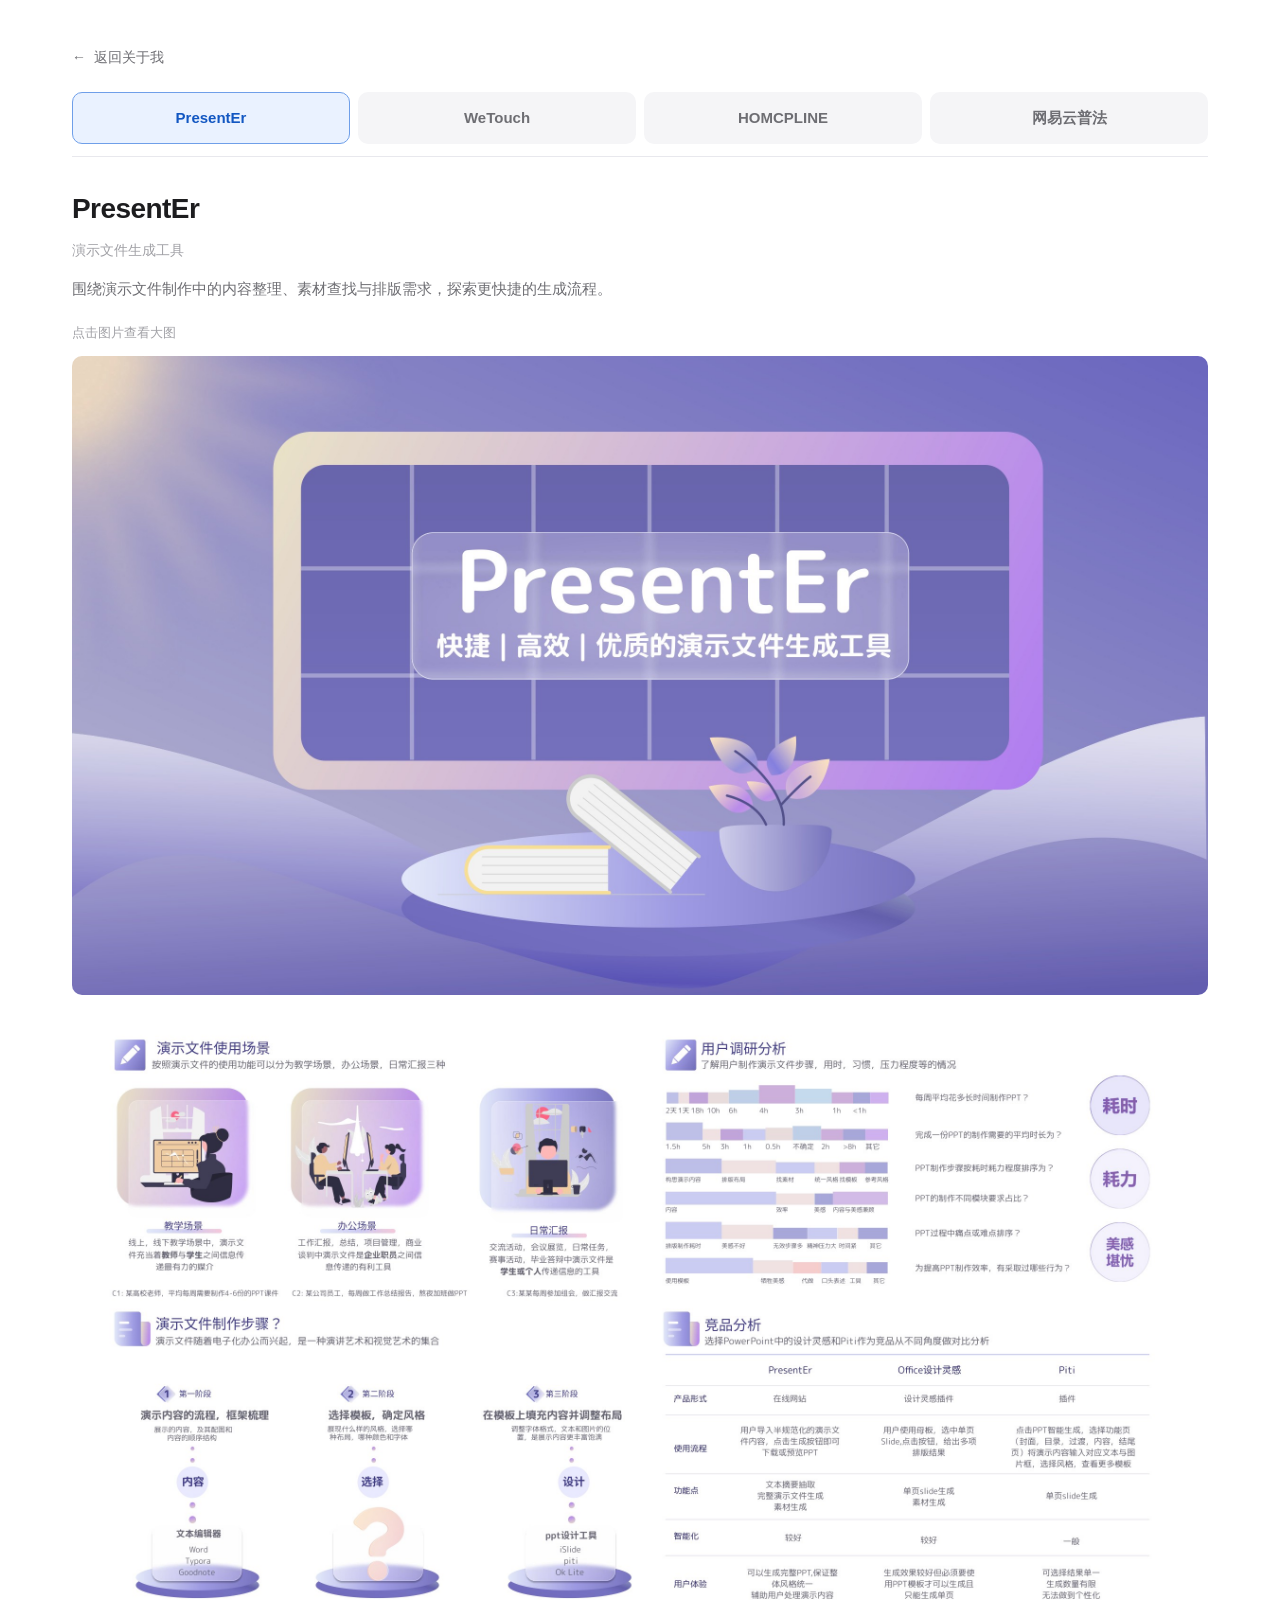
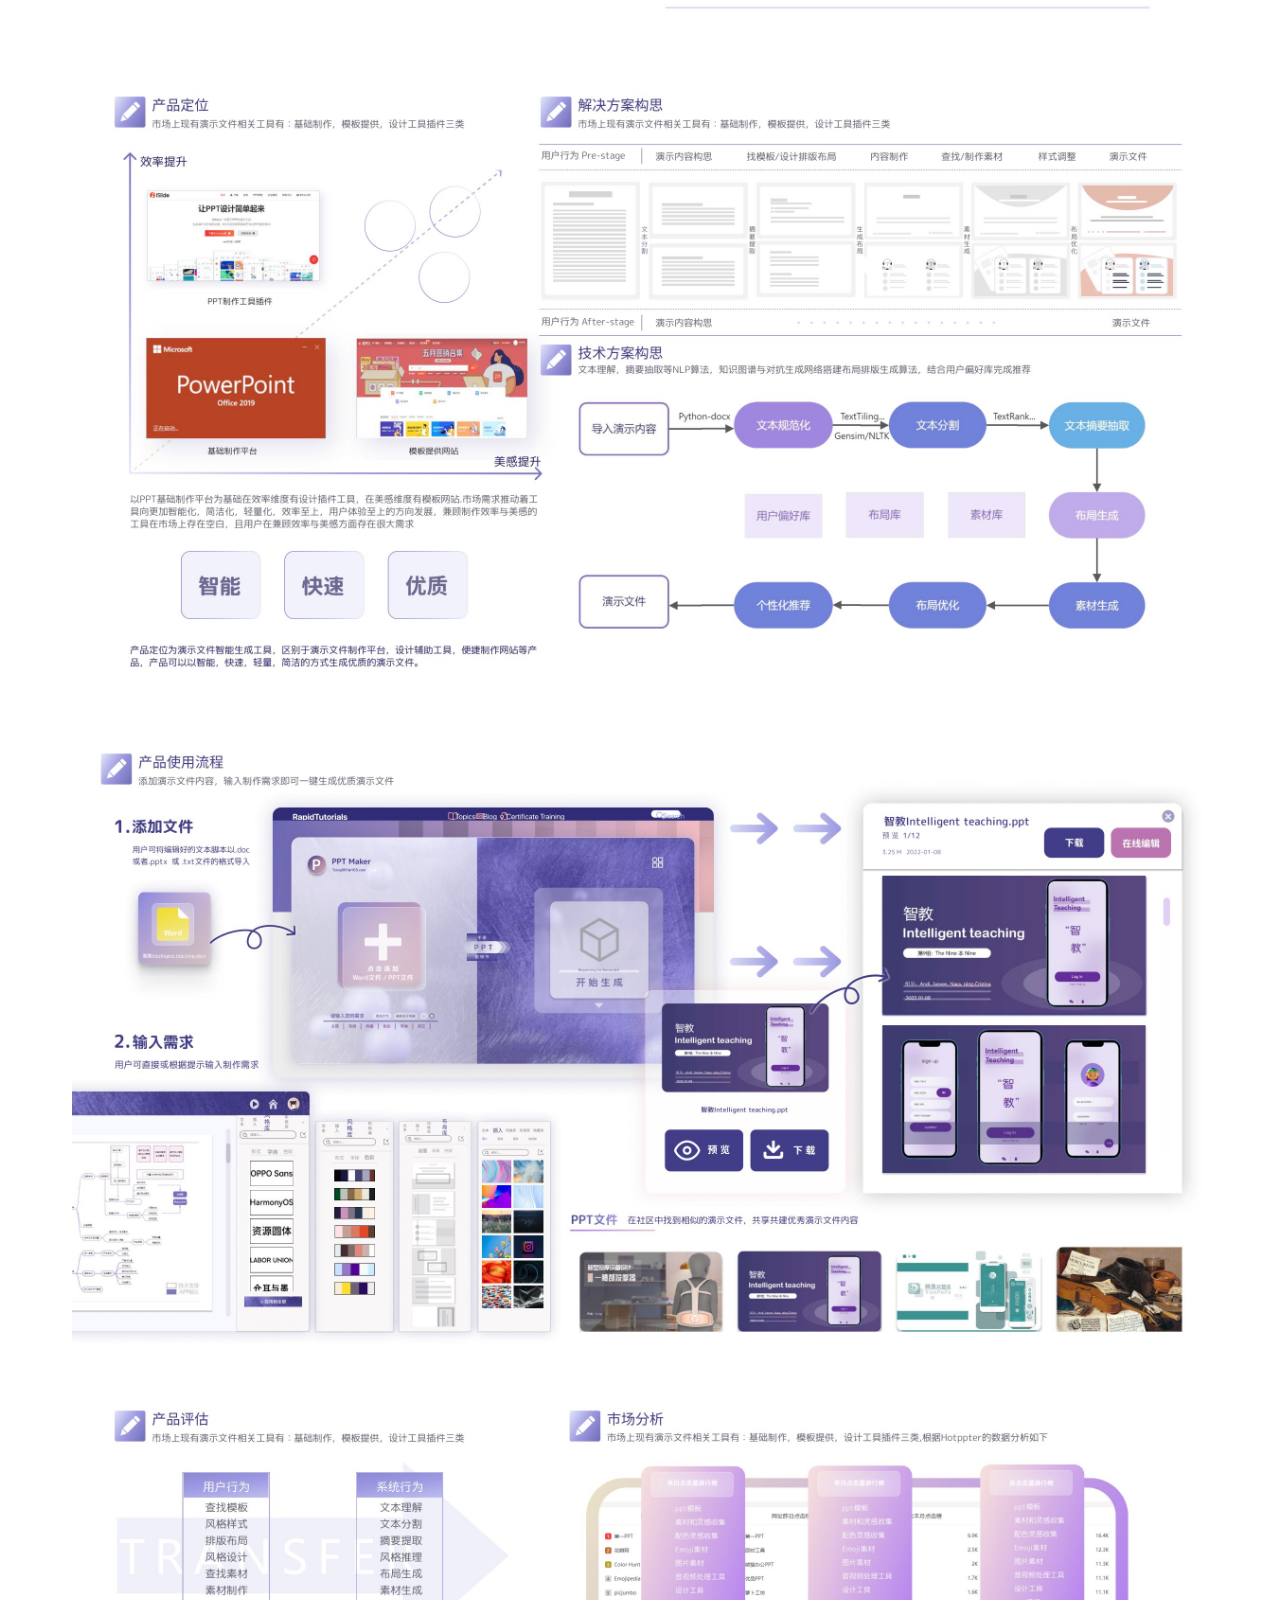
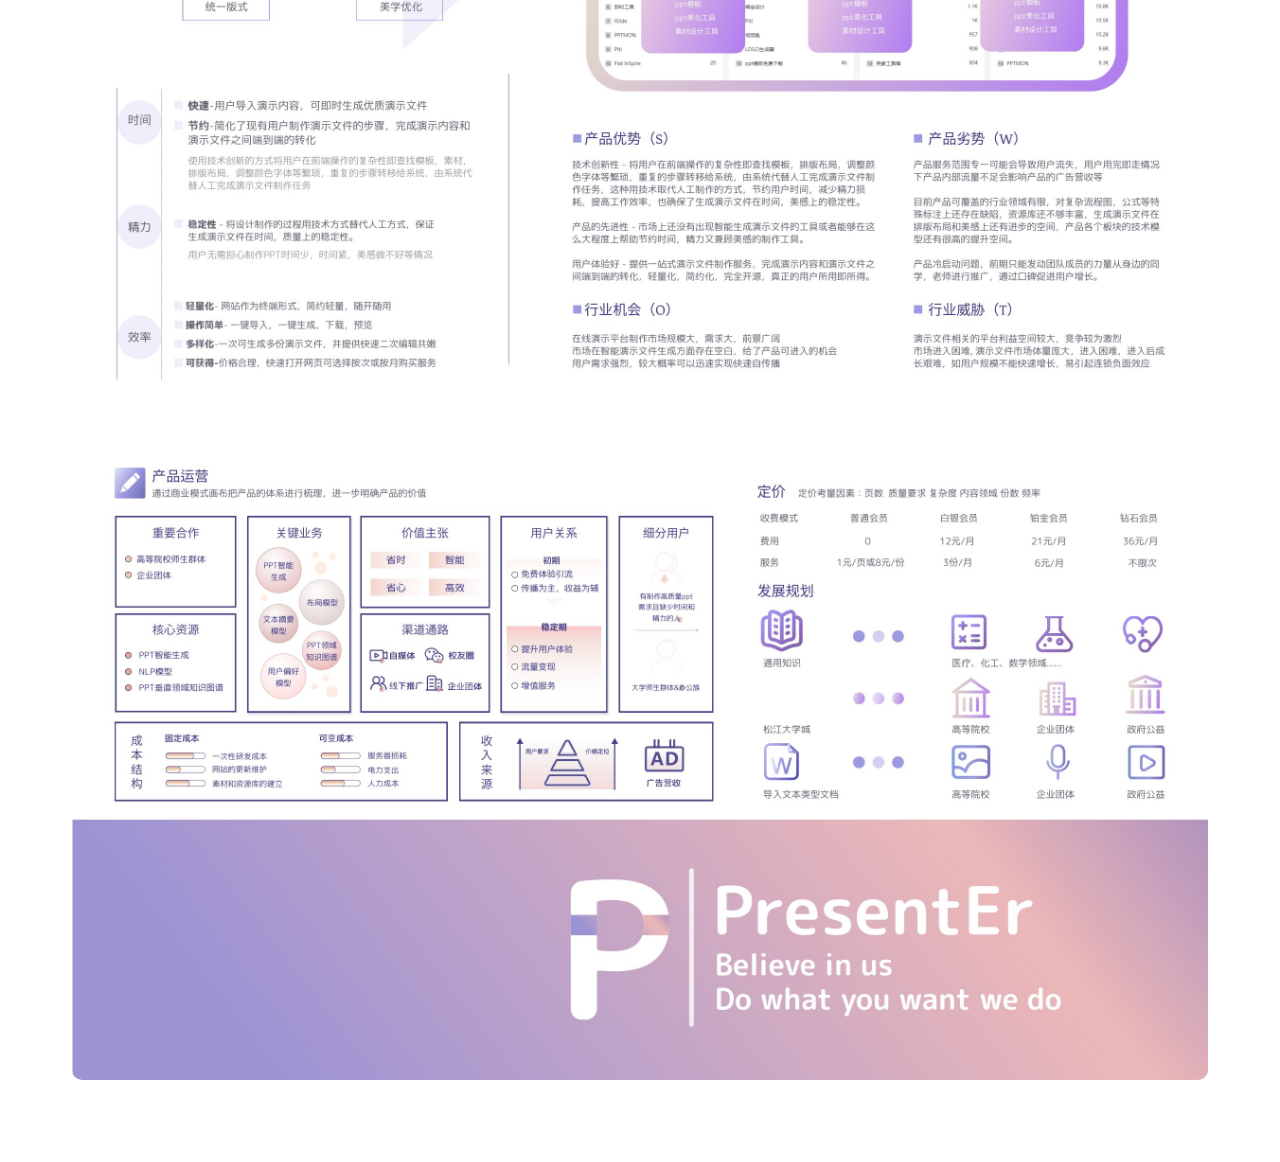
==== commit b091475f: "Remove redundant design portfolio heading" ====
--- a/projects/design.html
+++ b/projects/design.html
@@ -8,16 +8,12 @@
   <link rel="icon" href="../assets/favicon.svg" type="image/svg+xml" />
   <link rel="stylesheet" href="../css/style.css?v=36" />
   <link rel="stylesheet" href="../css/projects.css?v=6" />
-  <link rel="stylesheet" href="../css/design-portfolio.css?v=1" />
+  <link rel="stylesheet" href="../css/design-portfolio.css?v=2" />
   <script src="../js/design-portfolio.js?v=1" defer></script>
 </head>
 <body>
   <main class="case-page design-page">
     <a class="case-back" href="../index.html#about"><span aria-hidden="true">←</span> 返回关于我</a>
-    <header class="design-heading">
-      <h1>设计作品</h1>
-      <p>本科及研究生阶段的产品设计探索</p>
-    </header>
     <div class="design-tabs" role="tablist" aria-label="设计作品目录">
       <button class="design-tab" type="button" role="tab" id="tab-presenter" aria-controls="panel-presenter" aria-selected="true" tabindex="0" data-project="presenter">PresentEr</button>
       <button class="design-tab" type="button" role="tab" id="tab-wetouch" aria-controls="panel-wetouch" aria-selected="false" tabindex="-1" data-project="wetouch">WeTouch</button>
--- a/css/design-portfolio.css
+++ b/css/design-portfolio.css
@@ -1,8 +1,5 @@
 /* Quiet navigation around the original portfolio artwork. */
 .design-page { max-width: 1200px; }
-.design-heading { margin: 28px 0 24px; }
-.design-heading h1 { margin: 0; font-size: clamp(28px, 4vw, 38px); letter-spacing: -.03em; }
-.design-heading p { margin-top: 8px; color: var(--ink-2); font-size: 15px; }
 .design-tabs { position: sticky; top: 0; z-index: 2; display: grid; grid-template-columns: repeat(4, minmax(0, 1fr)); gap: 8px; padding: 12px 0; background: var(--bg); border-bottom: 1px solid #e8e8ed; }
 .design-tab { appearance: none; min-width: 0; min-height: 48px; padding: 12px 8px; border: 1px solid transparent; border-radius: 10px; background: var(--panel); color: var(--ink-2); font: inherit; font-size: 15px; font-weight: 600; cursor: pointer; }
 .design-tab:hover { color: var(--blue); }
@@ -18,7 +15,6 @@
 .design-slide img { display: block; width: 100%; height: auto; border-radius: 10px; background: var(--panel); }
 @media (max-width: 640px) {
   .design-page { padding: 20px 20px 40px; }
-  .design-heading { margin: 20px 0 16px; }
   .design-tabs { grid-template-columns: repeat(2, minmax(0, 1fr)); gap: 6px; padding: 10px 0; }
   .design-tab { min-height: 44px; padding: 10px 6px; font-size: 14px; }
   .design-intro { padding-top: 22px; }
